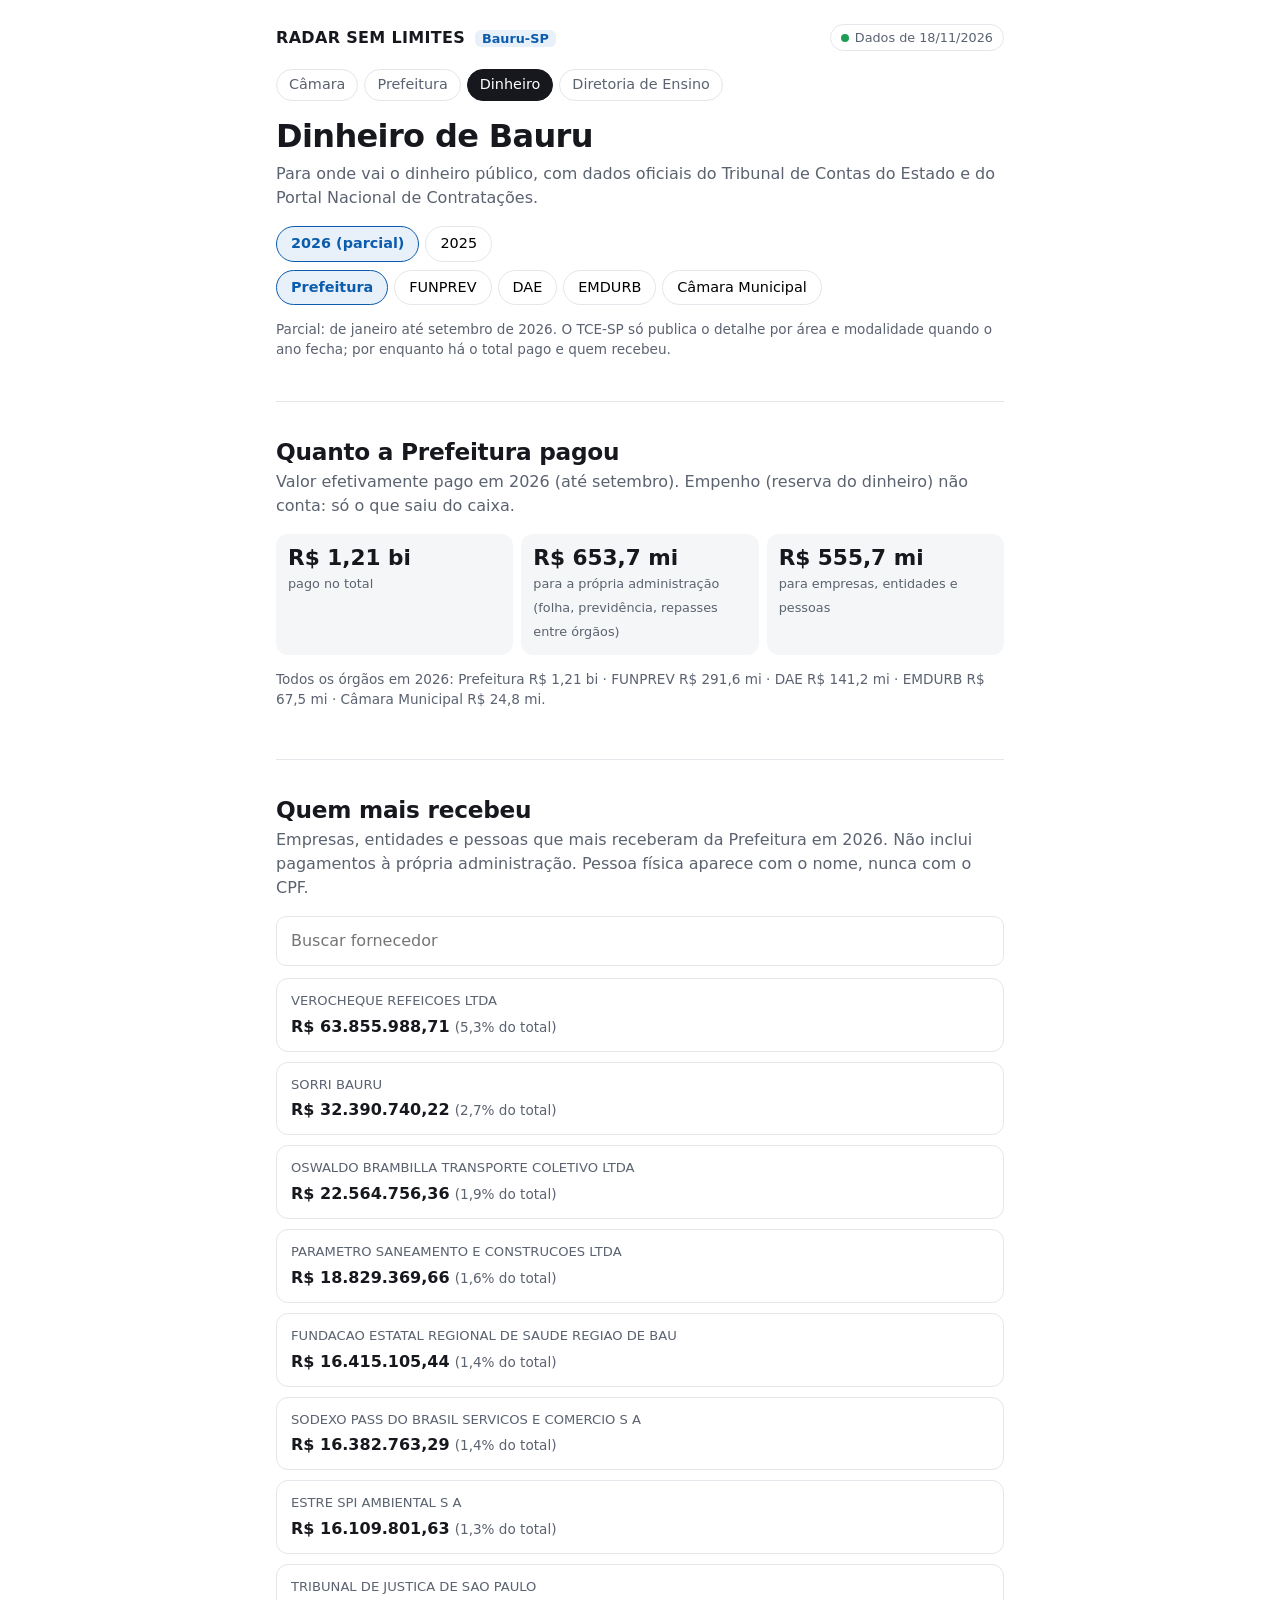
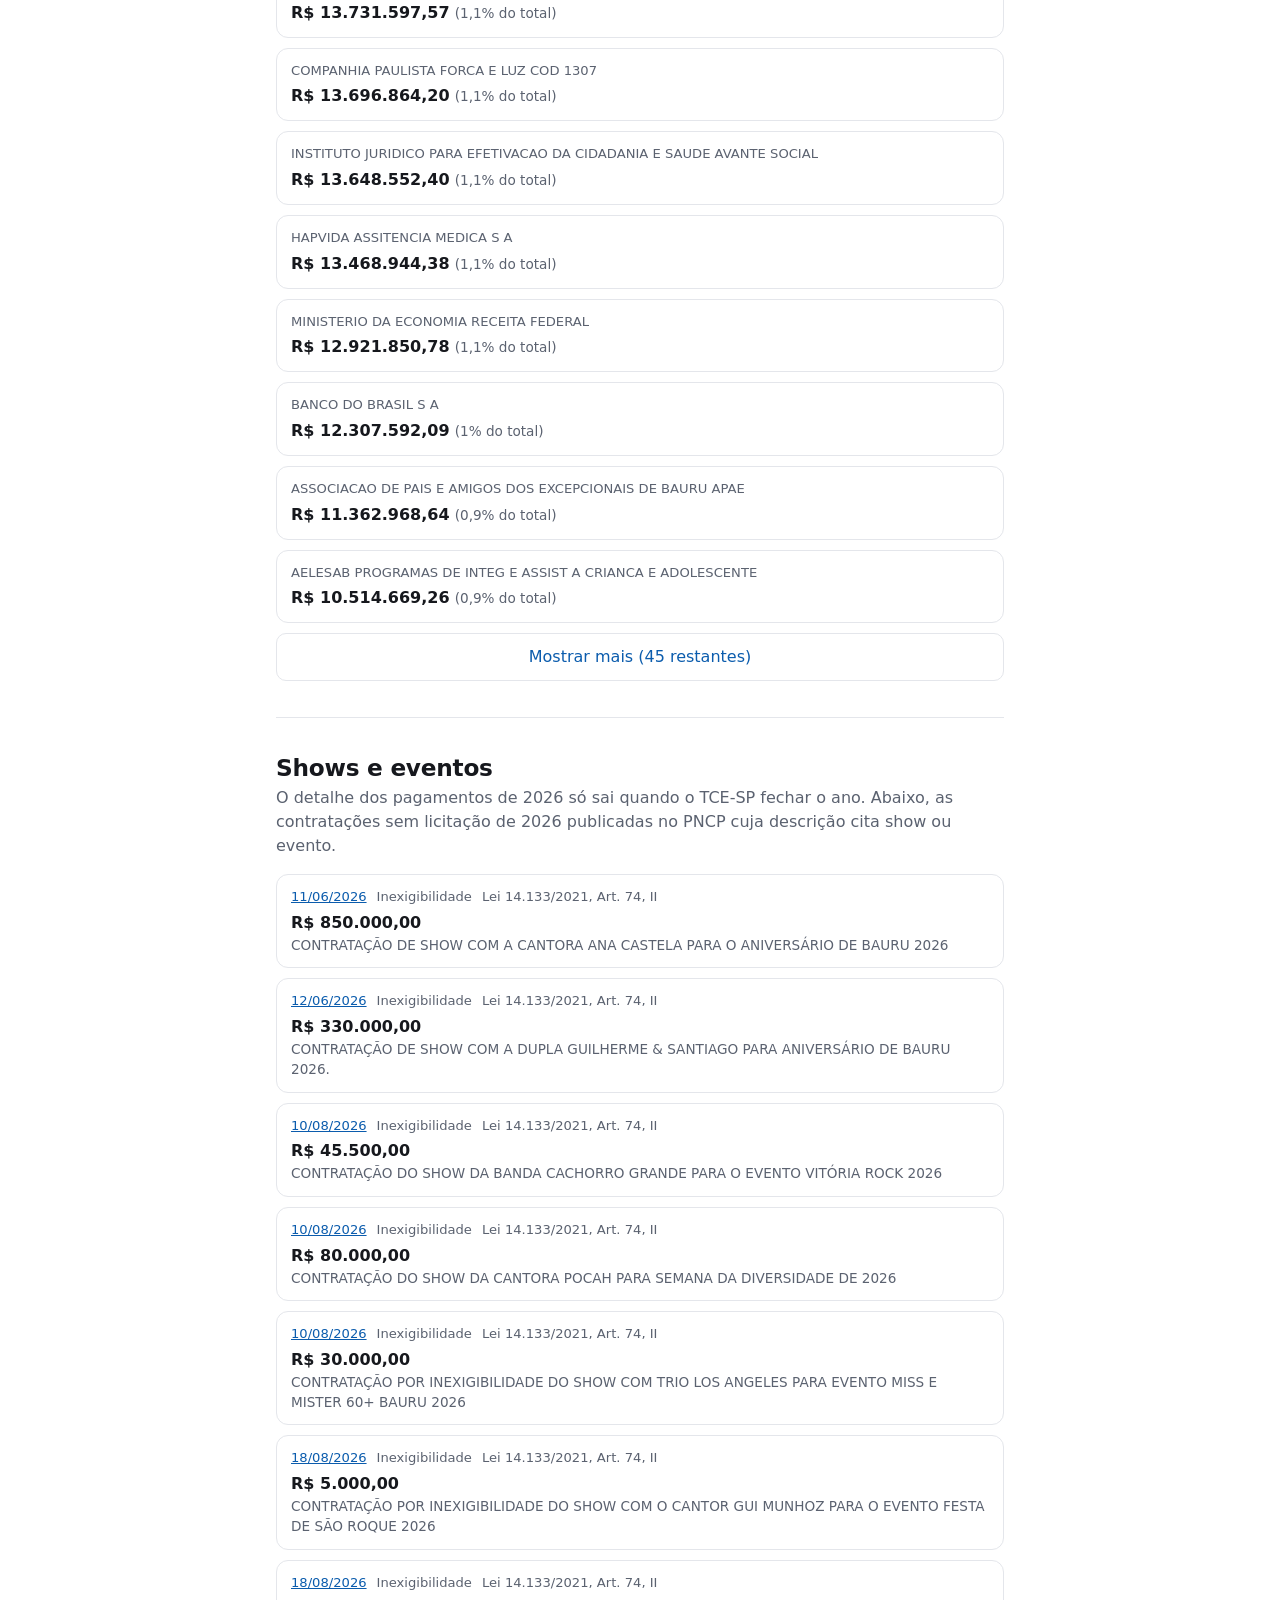
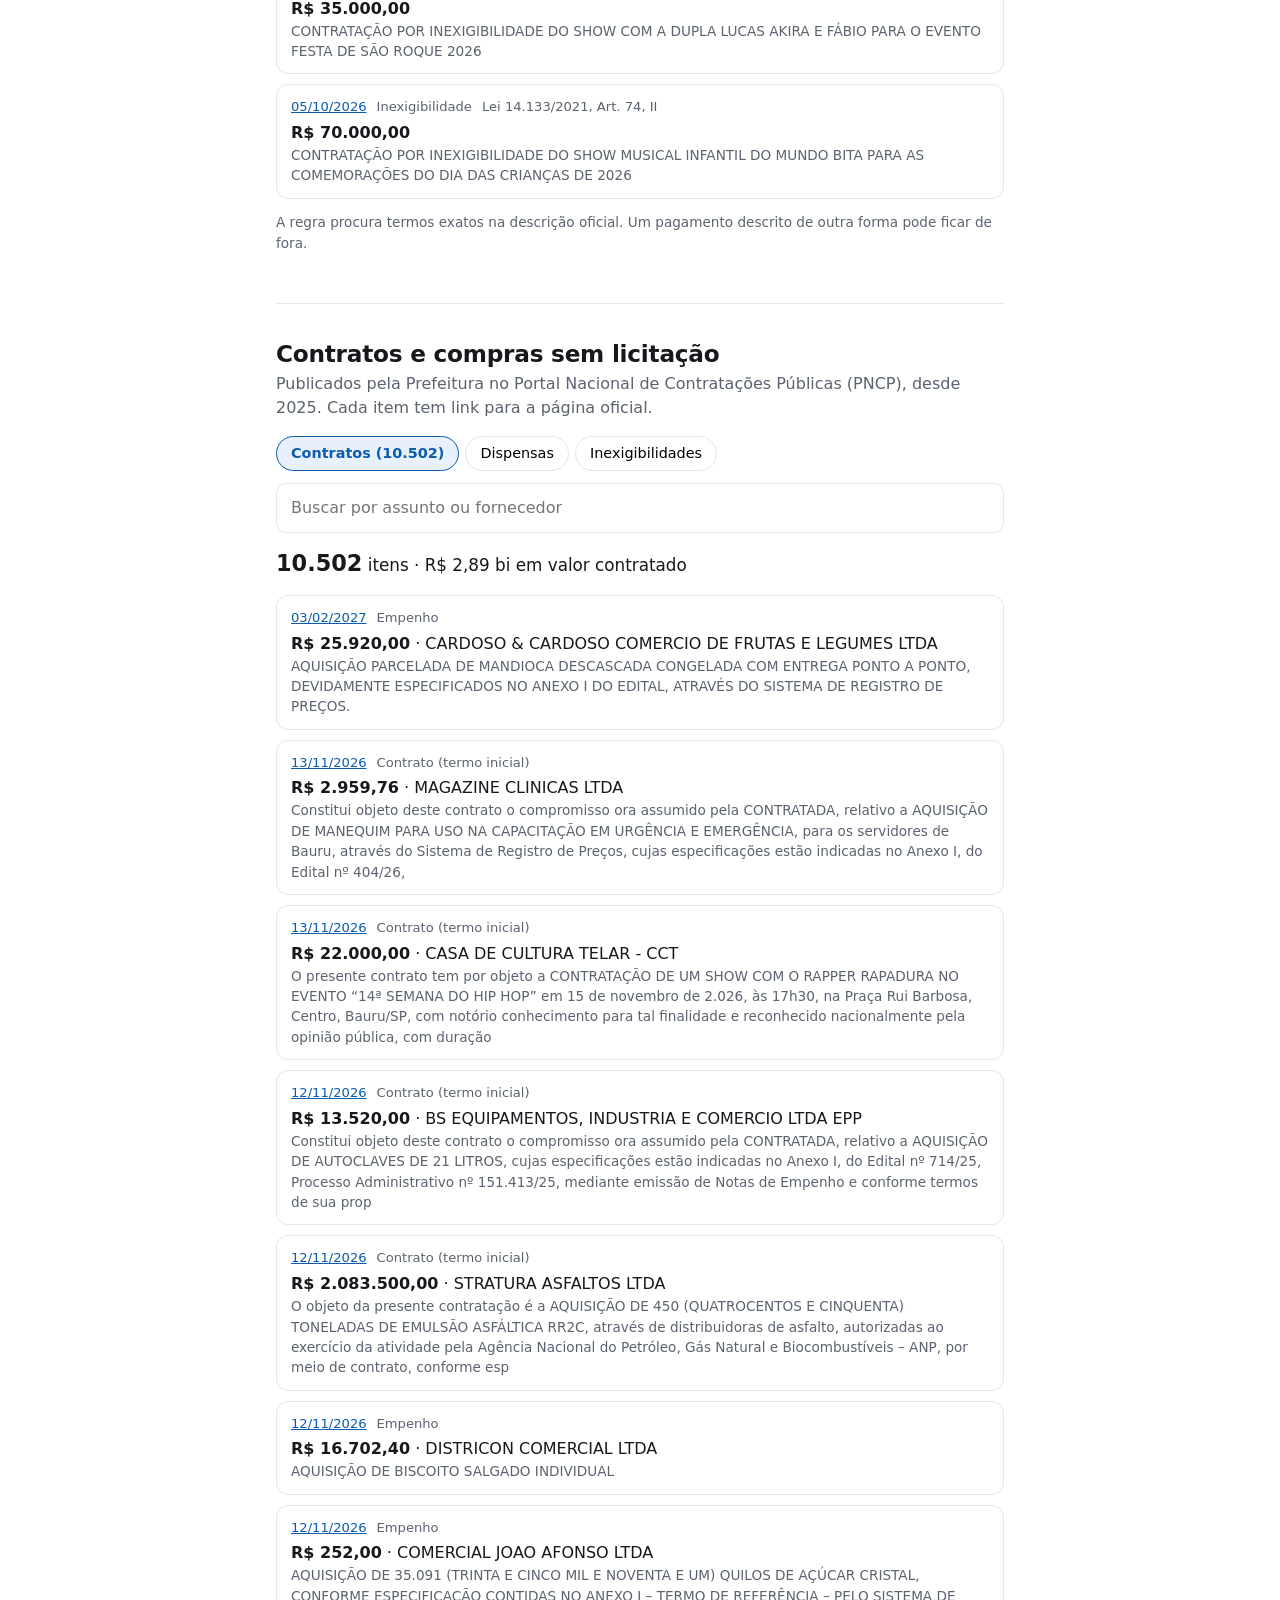
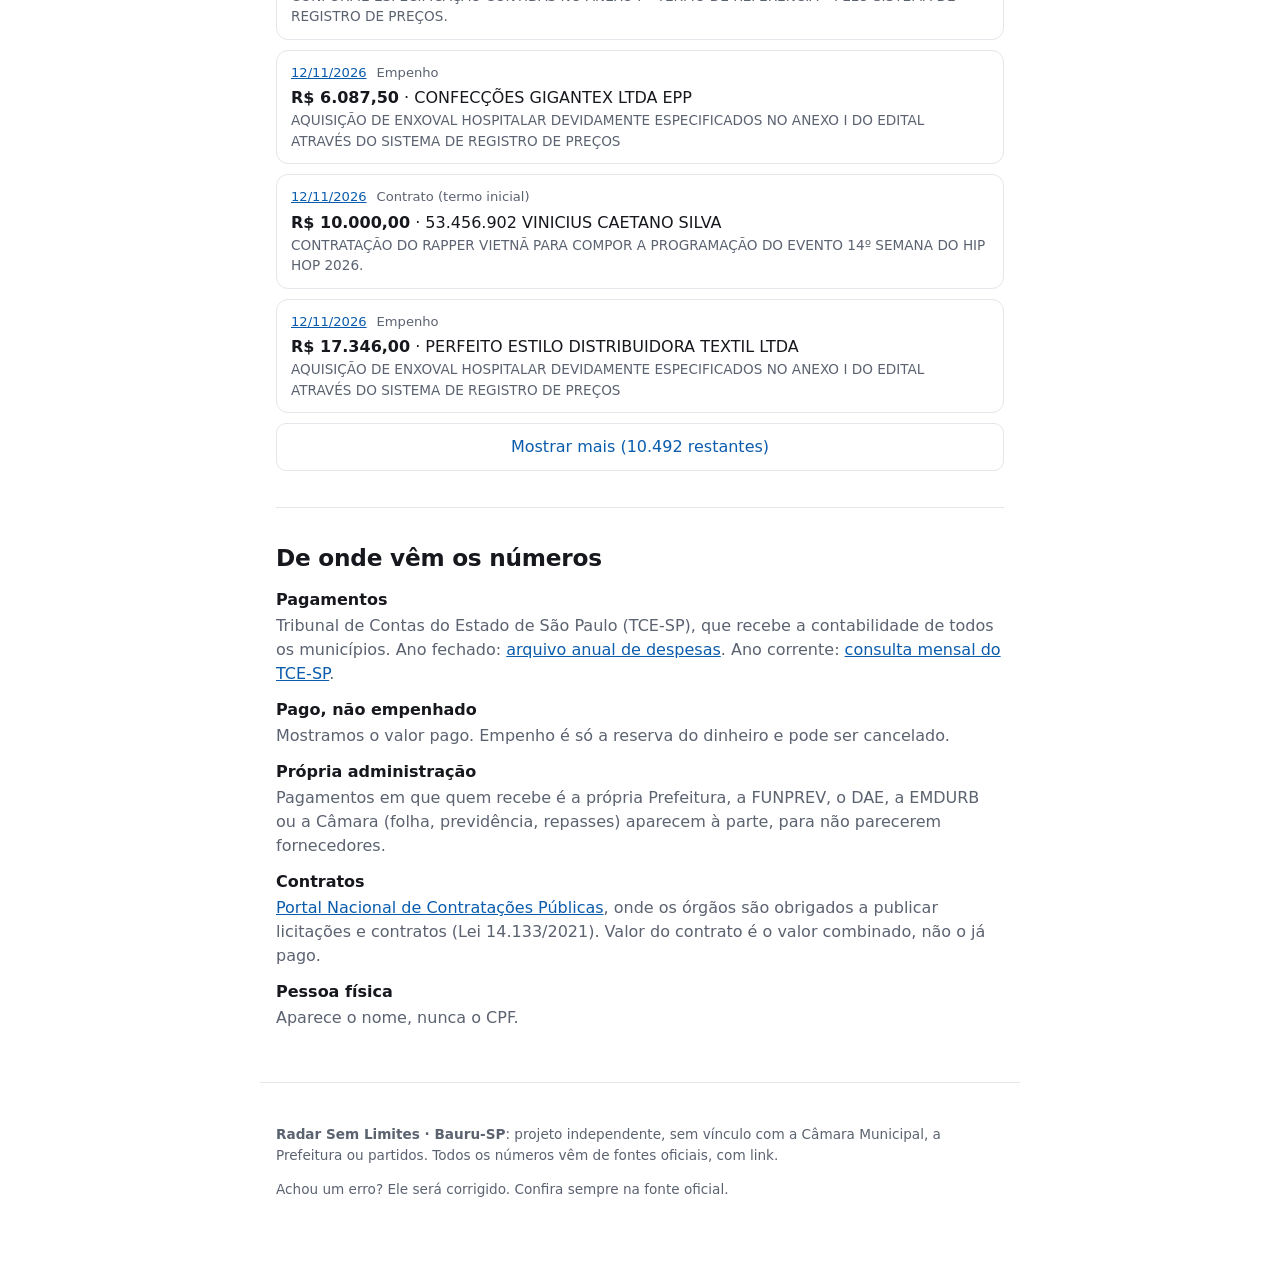
==== site/dinheiro.html @ 5404c4b9 "Primeira versao do Radar Sem Limites" ====
<!doctype html>
<html lang="pt-BR">
<head>
<meta charset="utf-8">
<meta name="viewport" content="width=device-width, initial-scale=1">
<title>Radar Sem Limites · Bauru-SP · Dinheiro</title>
<meta name="description" content="Para onde vai o dinheiro público de Bauru, só com dados oficiais do Tribunal de Contas e do Portal Nacional de Contratações.">
<link rel="stylesheet" href="estilo.css">
</head>
<body>
<header>
  <div class="topo">
    <span class="marca">RADAR SEM LIMITES <span class="cidade">Bauru-SP</span></span>
    <span class="vivo" id="vivo"><i></i><span>carregando…</span></span>
  </div>
  <nav class="menu"><a href="index.html">Câmara</a><a href="prefeitura.html">Prefeitura</a><a href="dinheiro.html" aria-current="page">Dinheiro</a><a href="diretoria.html">Diretoria de Ensino</a></nav>
  <h1>Dinheiro de Bauru</h1>
  <p class="sub" style="margin-top:8px">Para onde vai o dinheiro público, com dados oficiais do Tribunal de Contas do Estado e do Portal Nacional de Contratações.</p>
  <div class="abas" id="abaAno" role="group" aria-label="Ano"></div>
  <div class="abas" id="abaOrgao" role="group" aria-label="Órgão"></div>
  <p class="pequeno" id="avisoAno"></p>
</header>

<main id="app"><noscript><p>Este site precisa de JavaScript para mostrar os dados.</p></noscript></main>

<footer>
  <p><b>Radar Sem Limites · Bauru-SP</b>: projeto independente, sem vínculo com a Câmara Municipal, a Prefeitura ou partidos.
  Todos os números vêm de fontes oficiais, com link.</p>
  <p>Achou um erro? Ele será corrigido. Confira sempre na fonte oficial.</p>
</footer>

<script src="dinheiro.js"></script>
<script>
(function () {
  "use strict";
  var D = window.DINHEIRO, app = document.getElementById("app");
  if (!D) {
    app.innerHTML = '<section><p class="vazio">Os dados ainda não foram gerados. Rode <code>python coleta_gastos.py</code> e <code>python gerar_dinheiro.py</code>.</p></section>';
    return;
  }
  var MESES = ["", "janeiro", "fevereiro", "março", "abril", "maio", "junho", "julho", "agosto", "setembro", "outubro", "novembro", "dezembro"];
  var NOMES_EVENTO = D.grupos_evento;
  function esc(s) { return String(s == null ? "" : s).replace(/[&<>"']/g, function (c) { return { "&": "&amp;", "<": "&lt;", ">": "&gt;", '"': "&quot;", "'": "&#39;" }[c]; }); }
  function norm(s) { return String(s || "").normalize("NFD").replace(/[̀-ͯ]/g, "").toLowerCase(); }
  function br(d) { if (!d) return "—"; if (d.indexOf("/") > 0) return d; var p = d.split("-"); return p[2] + "/" + p[1] + "/" + p[0]; }
  function reais(v) {
    var a = Math.abs(v);
    if (a >= 1e9) return "R$ " + (v / 1e9).toLocaleString("pt-BR", { maximumFractionDigits: 2 }) + " bi";
    if (a >= 1e6) return "R$ " + (v / 1e6).toLocaleString("pt-BR", { maximumFractionDigits: 1 }) + " mi";
    if (a >= 1e4) return "R$ " + Math.round(v / 1e3).toLocaleString("pt-BR") + " mil";
    return v.toLocaleString("pt-BR", { style: "currency", currency: "BRL" });
  }
  function reaisExato(v) { return Number(v).toLocaleString("pt-BR", { style: "currency", currency: "BRL" }); }
  function barras(itens, total) {
    var max = itens.length ? itens[0][1] : 1;
    return '<ul class="barras">' + itens.map(function (it) {
      var pct = total ? Math.round(1000 * it[1] / total) / 10 : 0;
      return '<li title="' + esc(it[0]) + ": " + reaisExato(it[1]) + " (" + pct.toLocaleString("pt-BR") + '% do total)"><span class="rotulo">' + esc(it[0]) +
        '</span><span class="valor">' + reais(it[1]) + '</span><span class="trilho"><i style="width:' + Math.max(0.5, 100 * it[1] / max) + '%"></i></span></li>';
    }).join("") + "</ul>";
  }
  function paginada(el, itens, render, passo) {
    var mostrados = 0, ul = document.createElement("ul"), btn = document.createElement("button");
    ul.className = "lista"; btn.className = "mais"; btn.type = "button";
    el.innerHTML = "";
    if (!itens.length) { el.innerHTML = '<p class="vazio">Nada encontrado.</p>'; return; }
    el.appendChild(ul); el.appendChild(btn);
    function mais() {
      ul.insertAdjacentHTML("beforeend", itens.slice(mostrados, mostrados + passo).map(render).join(""));
      mostrados += passo; btn.hidden = mostrados >= itens.length;
      btn.textContent = "Mostrar mais (" + (itens.length - mostrados).toLocaleString("pt-BR") + " restantes)";
    }
    btn.onclick = mais; mais();
  }
  function fornecedor(nome, pf) { return esc(nome) + (pf ? '<span class="tag">pessoa física</span>' : ""); }

  var anos = Object.keys(D.anos).sort().reverse();
  var estado = { ano: anos[0], orgao: "Prefeitura" };
  document.querySelector("#vivo span").textContent = "Dados de " + br(D.gerado_em.slice(0, 10));

  function botoes(el, valores, rotulo, chave) {
    el.innerHTML = valores.map(function (v) { return '<button type="button" data-v="' + esc(v) + '" aria-pressed="' + (estado[chave] === v) + '">' + esc(rotulo(v)) + "</button>"; }).join("");
    el.onclick = function (e) {
      var b = e.target.closest("button"); if (!b) return;
      estado[chave] = b.getAttribute("data-v"); desenhar();
    };
  }

  function desenhar() {
    var A = D.anos[estado.ano];
    var orgaos = Object.keys(A.orgaos);
    if (orgaos.indexOf(estado.orgao) < 0) estado.orgao = orgaos[0];
    botoes(document.getElementById("abaAno"), anos, function (a) { return D.anos[a].completo ? a : a + " (parcial)"; }, "ano");
    botoes(document.getElementById("abaOrgao"), orgaos, function (o) { return o; }, "orgao");
    document.getElementById("avisoAno").innerHTML = A.completo
      ? "Ano completo, com o detalhe de cada pagamento (arquivo anual do TCE-SP)."
      : "Parcial: de janeiro até " + MESES[A.ate_mes] + " de " + estado.ano + ". O TCE-SP só publica o detalhe por área e modalidade quando o ano fecha; por enquanto há o total pago e quem recebeu.";

    var O = estado.orgao, total = A.orgaos[O] || 0, interno = (A.interno || {})[O] || 0;
    var forn = (A.fornecedores || {})[O] || [];
    var h = "";

    h += '<section id="total"><h2>Quanto ' + (O === "Prefeitura" ? "a Prefeitura" : esc(O)) + " pagou</h2>" +
      '<p class="sub">Valor efetivamente pago em ' + esc(estado.ano) + (A.completo ? "" : " (até " + MESES[A.ate_mes] + ")") + ". Empenho (reserva do dinheiro) não conta: só o que saiu do caixa.</p>" +
      '<div class="tiles"><div class="tile"><b>' + reais(total) + "</b><span>pago no total</span></div>" +
      '<div class="tile"><b>' + reais(interno) + "</b><span>para a própria administração (folha, previdência, repasses entre órgãos)</span></div>" +
      '<div class="tile"><b>' + reais(total - interno) + "</b><span>para empresas, entidades e pessoas</span></div></div>" +
      '<p class="pequeno">Todos os órgãos em ' + esc(estado.ano) + ": " + orgaos.map(function (o) { return esc(o) + " " + reais(A.orgaos[o]); }).join(" · ") + ".</p></section>";

    if (A.areas && A.areas[O]) {
      h += '<section id="areas"><h2>Para onde vai o dinheiro</h2><p class="sub">Por área de governo, a classificação oficial do orçamento. Área não é o mesmo que secretaria: uma secretaria pode gastar em mais de uma área.</p>' +
        barras(A.areas[O].slice(0, 12), total) + "</section>";
    }
    if (A.modalidades && A.modalidades[O]) {
      h += '<section id="modalidades"><h2>Como comprou</h2><p class="sub">Pagamentos por forma de contratação. O que não passa por licitação por natureza (o TCE-SP marca como "Outros/não aplicável") aparece aberto pelo tipo de despesa: salários, previdência, repasses a entidades, dívida, contas de consumo etc. A separação usa o código oficial da natureza da despesa. Terceirização e contas de consumo aparecem como "modalidade não informada": elas podem vir de contratos licitados, e o TCE-SP só não registrou a forma.</p>' +
        barras(A.modalidades[O], total) +
        '<p class="pequeno"><b>Dispensa</b> e <b>inexigível</b> são compras sem disputa entre fornecedores, permitidas pela lei em casos específicos (valor baixo, emergência, fornecedor único, artista consagrado).</p></section>';
    }

    h += '<section id="fornecedores"><h2>Quem mais recebeu</h2><p class="sub">Empresas, entidades e pessoas que mais receberam ' + (O === "Prefeitura" ? "da Prefeitura" : "de " + esc(O)) + " em " + esc(estado.ano) +
      '. Não inclui pagamentos à própria administração. Pessoa física aparece com o nome, nunca com o CPF.</p>' +
      '<input class="busca" id="qForn" type="search" placeholder="Buscar fornecedor" autocomplete="off"><div id="listaForn" style="margin-top:12px"></div></section>';

    h += '<section id="eventos"><h2>Shows e eventos</h2>';
    var ev = (A.eventos || []).filter(function (e) { return e.orgao === O; });
    if (A.eventos) {
      var soma = {}; ev.forEach(function (e) { soma[e.grupo] = (soma[e.grupo] || 0) + e.valor; });
      h += '<p class="sub">Pagamentos de ' + esc(estado.ano) + " cuja descrição oficial cita apresentação artística, show, carnaval ou estrutura de evento (palco, som, tendas, banheiros).</p>" +
        '<div class="tiles">' + Object.keys(NOMES_EVENTO).map(function (g) { return '<div class="tile"><b>' + reais(soma[g] || 0) + "</b><span>" + esc(NOMES_EVENTO[g]) + "</span></div>"; }).join("") + "</div>" +
        '<div id="listaEventos"></div>';
    } else {
      h += '<p class="sub">O detalhe dos pagamentos de ' + esc(estado.ano) + " só sai quando o TCE-SP fechar o ano. Abaixo, as contratações sem licitação de " + esc(estado.ano) + " publicadas no PNCP cuja descrição cita show ou evento.</p><div id=\"listaEventos\"></div>";
    }
    h += '<p class="pequeno">A regra procura termos exatos na descrição oficial. Um pagamento descrito de outra forma pode ficar de fora.</p></section>';

    h += '<section id="contratos"><h2>Contratos e compras sem licitação</h2><p class="sub">Publicados pela Prefeitura no Portal Nacional de Contratações Públicas (PNCP), desde 2025. Cada item tem link para a página oficial.</p>' +
      '<div class="abas" id="abaContr"><button type="button" data-v="contratos" aria-pressed="true">Contratos (' + D.contratos.length.toLocaleString("pt-BR") + ")</button>" +
      '<button type="button" data-v="Dispensa" aria-pressed="false">Dispensas</button><button type="button" data-v="Inexigibilidade" aria-pressed="false">Inexigibilidades</button></div>' +
      '<input class="busca" id="qContr" type="search" placeholder="Buscar por assunto ou fornecedor" autocomplete="off" style="margin-top:8px">' +
      '<div class="destaque" id="resContr"></div><div id="listaContr"></div></section>';

    h += '<section id="fontes" class="transp"><h2>De onde vêm os números</h2><dl>' +
      '<dt>Pagamentos</dt><dd>Tribunal de Contas do Estado de São Paulo (TCE-SP), que recebe a contabilidade de todos os municípios. Ano fechado: <a href="' + D.fontes.tce_anual + '" target="_blank" rel="noopener">arquivo anual de despesas</a>. Ano corrente: <a href="' + D.fontes.tce_api + '" target="_blank" rel="noopener">consulta mensal do TCE-SP</a>.</dd>' +
      "<dt>Pago, não empenhado</dt><dd>Mostramos o valor pago. Empenho é só a reserva do dinheiro e pode ser cancelado.</dd>" +
      "<dt>Própria administração</dt><dd>Pagamentos em que quem recebe é a própria Prefeitura, a FUNPREV, o DAE, a EMDURB ou a Câmara (folha, previdência, repasses) aparecem à parte, para não parecerem fornecedores.</dd>" +
      '<dt>Contratos</dt><dd><a href="' + D.fontes.pncp + '" target="_blank" rel="noopener">Portal Nacional de Contratações Públicas</a>, onde os órgãos são obrigados a publicar licitações e contratos (Lei 14.133/2021). Valor do contrato é o valor combinado, não o já pago.</dd>' +
      "<dt>Pessoa física</dt><dd>Aparece o nome, nunca o CPF.</dd>" +
      "</dl></section>";

    app.innerHTML = h;

    var qF = document.getElementById("qForn");
    function filtrarForn() {
      var q = norm(qF.value);
      paginada(document.getElementById("listaForn"), forn.filter(function (f) { return !q || norm(f.nome).indexOf(q) >= 0; }), function (f) {
        return '<li class="item"><div class="meta"><span>' + fornecedor(f.nome, f.pf) + '</span></div><p><b class="num">' + reaisExato(f.pago) + "</b> <span class=\"pequeno\">(" + (Math.round(1000 * f.pago / Math.max(total, 1)) / 10).toLocaleString("pt-BR") + "% do total)</span></p></li>";
      }, 15);
    }
    qF.addEventListener("input", filtrarForn); filtrarForn();

    if (A.eventos) {
      paginada(document.getElementById("listaEventos"), ev, function (e) {
        return '<li class="item"><div class="meta"><span>' + br(e.data) + "</span><span>" + esc(NOMES_EVENTO[e.grupo]) + "</span><span>" + esc(e.modalidade) + "</span></div><p><b class=\"num\">" + reaisExato(e.valor) + "</b> · " + fornecedor(e.fornecedor, e.pf) + "</p><p class=\"pequeno\">" + esc(e.historico) + "</p></li>";
      }, 8);
    } else {
      var evp = D.eventos_pncp.filter(function (e) { return e.data.slice(0, 4) === estado.ano; });
      paginada(document.getElementById("listaEventos"), evp, itemDireta, 8);
    }

    var tipoContr = "contratos";
    document.getElementById("abaContr").onclick = function (e) {
      var b = e.target.closest("button"); if (!b) return;
      tipoContr = b.getAttribute("data-v");
      [].forEach.call(this.querySelectorAll("button"), function (x) { x.setAttribute("aria-pressed", x === b); });
      filtrarContr();
    };
    var qC = document.getElementById("qContr");
    function filtrarContr() {
      var q = norm(qC.value);
      var base = tipoContr === "contratos" ? D.contratos : D.diretas.filter(function (d) { return d.modalidade === tipoContr; });
      var lista = base.filter(function (c) { return !q || norm(c.objeto + " " + (c.fornecedor || "")).indexOf(q) >= 0; });
      if (!base.length) {
        document.getElementById("resContr").innerHTML = "";
        document.getElementById("listaContr").innerHTML = '<p class="vazio">Os dados do PNCP ainda não foram coletados nesta versão. Rode <code>python coleta_gastos.py</code>.</p>';
        return;
      }
      var soma = lista.reduce(function (s, c) { return s + (c.valor || 0); }, 0);
      document.getElementById("resContr").innerHTML = "<b class=\"num\">" + lista.length.toLocaleString("pt-BR") + "</b> itens · " + reais(soma) + " em valor " + (tipoContr === "contratos" ? "contratado" : "estimado ou homologado");
      paginada(document.getElementById("listaContr"), lista, tipoContr === "contratos" ? itemContrato : itemDireta, 10);
    }
    var tC; qC.addEventListener("input", function () { clearTimeout(tC); tC = setTimeout(filtrarContr, 200); });
    filtrarContr();
  }
  function itemContrato(c) {
    return '<li class="item"><div class="meta"><a href="' + esc(c.link) + '" target="_blank" rel="noopener">' + br(c.data) + "</a><span>" + esc(c.tipo) + "</span></div><p><b class=\"num\">" + reaisExato(c.valor) + "</b> · " + fornecedor(c.fornecedor, c.pf) + "</p><p class=\"pequeno\">" + esc(c.objeto) + "</p></li>";
  }
  function itemDireta(c) {
    return '<li class="item"><div class="meta"><a href="' + esc(c.link) + '" target="_blank" rel="noopener">' + br(c.data) + "</a><span>" + esc(c.modalidade) + "</span><span>" + esc(c.amparo) + "</span></div><p><b class=\"num\">" + reaisExato(c.valor) + "</b></p><p class=\"pequeno\">" + esc(c.objeto) + "</p></li>";
  }
  desenhar();
})();
</script>
</body>
</html>
---- site/estilo.css ----
:root {
    --bg: #ffffff; --tinta: #16181d; --suave: #5b6270; --linha: #e4e6eb;
    --fundo2: #f5f6f8; --acento: #0b5cad; --acento2: #e8f0fa; --alerta: #b4232c;
    /* paleta categórica de referência, ordem fixa validada para daltonismo */
    --g-bairro: #2a78d6; --g-cobranca: #eb6834; --g-lei: #1baf7a; --g-audiencia: #eda100;
    --g-utilidade: #e87ba4; --g-homenagem: #008300; --g-outros: #6250d6;
    --barra: #2a78d6;
  }
  * { box-sizing: border-box; }
  html { -webkit-text-size-adjust: 100%; }
  body { margin: 0; background: var(--bg); color: var(--tinta);
    font: 16px/1.5 system-ui, -apple-system, "Segoe UI", Roboto, sans-serif; }
  html, body { overflow-x: hidden; }
  body { overflow-wrap: anywhere; }
  input, select { max-width: 100%; min-width: 0; }
  .controles > * { min-width: 0; }
  main, header, footer { max-width: 760px; margin: 0 auto; padding: 0 16px; }
  a { color: var(--acento); }
  h1 { font-size: 2rem; line-height: 1.1; margin: 0; letter-spacing: -0.02em; }
  h2 { font-size: 1.45rem; line-height: 1.2; margin: 0 0 4px; letter-spacing: -0.01em; }
  h3 { font-size: 1.05rem; margin: 0; }
  section { padding: 36px 0; border-top: 1px solid var(--linha); }
  .sub { color: var(--suave); margin: 0 0 16px; }
  .pequeno { font-size: .85rem; color: var(--suave); }
  .num { font-variant-numeric: tabular-nums; }

  header { padding-top: 24px; padding-bottom: 28px; }
  .topo { display: flex; justify-content: space-between; align-items: center; gap: 12px; margin-bottom: 18px; }
  .marca { font-weight: 700; letter-spacing: .02em; }
  .vivo { display: inline-flex; align-items: center; gap: 6px; font-size: .8rem; color: var(--suave);
    border: 1px solid var(--linha); border-radius: 999px; padding: 3px 10px; white-space: nowrap; }
  .vivo i { width: 8px; height: 8px; border-radius: 50%; background: #1f9d55; animation: pulso 2s infinite; }
  @keyframes pulso { 50% { opacity: .3; } }
  @media (prefers-reduced-motion: reduce) { .vivo i { animation: none; } }

  .salario { margin-top: 20px; background: var(--fundo2); border-radius: 14px; padding: 16px; }
  .salario .valor { font-size: 1.9rem; font-weight: 700; letter-spacing: -0.02em; }

  .busca { width: 100%; font: inherit; padding: 12px 14px; border: 1.5px solid var(--linha);
    border-radius: 10px; background: #fff; }
  .busca:focus { outline: none; border-color: var(--acento); }
  .controles { display: grid; gap: 8px; grid-template-columns: 1fr; margin-bottom: 16px; }
  @media (min-width: 560px) { .controles { grid-template-columns: 2fr 1fr 1.4fr; } }
  select { font: inherit; padding: 11px 10px; border: 1.5px solid var(--linha); border-radius: 10px; background: #fff; }

  .destaque { font-size: 1.05rem; margin: 14px 0; }
  .destaque b { font-size: 1.4rem; }
  .lista { list-style: none; padding: 0; margin: 0; }
  .item { border: 1px solid var(--linha); border-radius: 12px; padding: 12px 14px; margin-bottom: 10px; }
  .item .meta { font-size: .82rem; color: var(--suave); display: flex; flex-wrap: wrap; gap: 4px 10px; margin-bottom: 4px; }
  .item p { margin: 0; }
  .chip { display: inline-block; font-size: .78rem; background: var(--fundo2); border-radius: 999px; padding: 1px 9px; margin: 6px 4px 0 0; }
  .mais { font: inherit; width: 100%; padding: 11px; border-radius: 10px; border: 1.5px solid var(--linha);
    background: #fff; color: var(--acento); cursor: pointer; }
  .aviso { background: #fff7e6; border-left: 3px solid var(--g-homenagem); padding: 10px 12px; border-radius: 6px; font-size: .9rem; margin: 12px 0; }

  .barra { display: flex; height: 26px; border-radius: 8px; overflow: hidden; margin: 14px 0 10px; background: var(--fundo2); }
  .barra span { display: block; height: 100%; border-right: 2px solid var(--bg); }
  .barra span:last-child { border-right: 0; }
  .legenda { display: grid; gap: 6px; }
  .legenda div { display: flex; align-items: center; gap: 8px; }
  .legenda i { width: 12px; height: 12px; border-radius: 3px; flex: none; }
  .legenda .num { margin-left: auto; font-weight: 600; }

  .vereador { border: 1px solid var(--linha); border-radius: 14px; padding: 14px; margin-bottom: 12px; }
  .vereador header { padding: 0; max-width: none; display: flex; justify-content: space-between; gap: 10px; align-items: baseline; }
  .partido { font-size: .8rem; font-weight: 600; background: var(--acento2); color: var(--acento); border-radius: 6px; padding: 1px 7px; white-space: nowrap; }
  .numeros { display: grid; grid-template-columns: repeat(3, 1fr); gap: 8px; margin: 12px 0 8px; }
  .numeros div { background: var(--fundo2); border-radius: 10px; padding: 8px; }
  .numeros b { display: block; font-size: 1.3rem; line-height: 1.1; }
  .numeros span { font-size: .75rem; color: var(--suave); }
  details summary { cursor: pointer; color: var(--acento); font-size: .9rem; }
  details ul { padding-left: 18px; margin: 8px 0 0; font-size: .9rem; }
  details li { margin-bottom: 6px; }

  .transp dt { font-weight: 600; margin-top: 12px; }
  .transp dd { margin: 2px 0 0; color: var(--suave); }
  footer { padding: 28px 16px 48px; font-size: .85rem; color: var(--suave); border-top: 1px solid var(--linha); }
  .vazio { color: var(--suave); padding: 12px 0; }

  /* menu entre as paginas */
  .menu { display: flex; gap: 6px; flex-wrap: wrap; margin: 0 0 18px; }
  .menu a { text-decoration: none; color: var(--suave); border: 1px solid var(--linha); border-radius: 999px; padding: 4px 12px; font-size: .9rem; }
  .menu a[aria-current="page"] { background: var(--tinta); color: #fff; border-color: var(--tinta); }

  /* barras horizontais de magnitude (uma cor so) */
  .barras { list-style: none; padding: 0; margin: 12px 0 0; }
  .barras li { display: grid; grid-template-columns: 1fr auto; gap: 2px 10px; padding: 6px 0; align-items: baseline; }
  .barras .rotulo { font-size: .92rem; }
  .barras .valor { font-size: .92rem; font-weight: 600; font-variant-numeric: tabular-nums; }
  .barras .trilho { grid-column: 1 / -1; height: 8px; background: var(--fundo2); border-radius: 4px; overflow: hidden; }
  .barras .trilho i { display: block; height: 100%; background: var(--barra); border-radius: 0 4px 4px 0; }
  .barras li:hover .trilho i { filter: brightness(.85); }
  .tiles { display: grid; grid-template-columns: repeat(2, 1fr); gap: 8px; margin: 14px 0; }
  @media (min-width: 560px) { .tiles { grid-template-columns: repeat(3, 1fr); } }
  .tile { background: var(--fundo2); border-radius: 12px; padding: 12px; }
  .tile b { display: block; font-size: 1.35rem; line-height: 1.15; font-variant-numeric: tabular-nums; }
  .tile span { font-size: .8rem; color: var(--suave); }
  .abas { display: flex; gap: 6px; margin: 8px 0 4px; flex-wrap: wrap; }
  .abas button { font: inherit; font-size: .9rem; padding: 6px 14px; border-radius: 999px; border: 1.5px solid var(--linha); background: #fff; cursor: pointer; }
  .abas button[aria-pressed="true"] { border-color: var(--acento); background: var(--acento2); color: var(--acento); font-weight: 600; }
  .tag { font-size: .72rem; font-weight: 600; border-radius: 4px; padding: 0 5px; background: var(--fundo2); color: var(--suave); margin-left: 4px; }

  /* crachas (vereadores, Prefeita, secretarios) */
  .grade { display: grid; grid-template-columns: 1fr; gap: 16px; }
  @media (min-width: 700px) { .grade { grid-template-columns: 1fr 1fr; } }
  .cracha { border: 1px solid var(--linha); border-radius: 18px; overflow: hidden; background: #fff; min-width: 0;
    box-shadow: 0 1px 2px rgba(16,24,40,.05); display: flex; flex-direction: column; }
  .cracha .faixa { background: var(--acento2); padding: 14px 16px; }
  .cracha .id { display: grid; grid-template-columns: 68px 1fr; gap: 14px; align-items: center; }
  .foto { width: 68px; height: 68px; border-radius: 50%; object-fit: cover; background: #fff; color: var(--acento);
    display: flex; align-items: center; justify-content: center; font-weight: 800; font-size: 1.35rem;
    box-shadow: 0 0 0 3px #fff, 0 0 0 4.5px var(--acento); }
  .cracha h3 { font-size: 1.2rem; line-height: 1.15; }
  .cracha .cargo { font-size: .85rem; color: var(--suave); margin-top: 2px; }
  .pilulas { display: flex; flex-wrap: wrap; gap: 5px; margin-top: 10px; }
  .pilula { font-size: .75rem; font-weight: 700; border-radius: 6px; padding: 1px 8px; background: var(--tinta); color: #fff; }
  .pilula.clara { background: #fff; color: var(--tinta); }
  .cracha .corpo { padding: 14px 16px 16px; display: flex; flex-direction: column; gap: 14px; flex: 1; }
  .cracha .rotulo { font-size: .78rem; font-weight: 700; color: var(--suave); text-transform: uppercase; letter-spacing: .04em; margin: 0 0 6px; }
  .presenca { display: grid; grid-template-columns: 72px 1fr; gap: 12px; align-items: center; }
  .anel { position: relative; width: 72px; height: 72px; }
  .anel b { position: absolute; inset: 0; display: flex; align-items: center; justify-content: center; font-size: 1.05rem; }
  .presenca p { margin: 0; }
  .presenca small { display: block; color: var(--suave); font-size: .82rem; margin-top: 2px; }
  .presenca small b.ruim { color: var(--alerta); }
  .mini { display: grid; grid-template-columns: 1fr 1fr; gap: 8px; }
  .mini div { background: var(--fundo2); border-radius: 10px; padding: 8px 10px; }
  .mini b { display: block; font-size: 1.05rem; line-height: 1.2; font-variant-numeric: tabular-nums; }
  .mini span { font-size: .75rem; color: var(--suave); }
  .pilha { display: flex; height: 10px; border-radius: 5px; overflow: hidden; gap: 2px; background: var(--fundo2); margin-bottom: 6px; }
  .pilha i { display: block; min-width: 3px; }
  .linhas { list-style: none; margin: 0; padding: 0; }
  .linhas li { display: grid; grid-template-columns: 10px 1fr auto; gap: 8px; align-items: center; padding: 4px 2px; font-size: .9rem; }
  .linhas li i { width: 10px; height: 10px; border-radius: 3px; }
  .linhas li b { font-variant-numeric: tabular-nums; }
  .linhas li.zero { color: var(--suave); }
  .votos2 { display: flex; gap: 8px; }
  .votos2 div { flex: 1; border-radius: 10px; padding: 8px 10px; background: #e8f6ef; }
  .votos2 div.n { background: #fdecea; }
  .votos2 b { display: block; font-size: 1.25rem; line-height: 1.1; font-variant-numeric: tabular-nums; }
  .votos2 span { font-size: .78rem; }
  .cracha .pe { margin-top: auto; border-top: 1px solid var(--linha); padding-top: 10px; font-size: .88rem; }
  main.largo { max-width: 1000px; }
  .trilho-s { height: 8px; background: var(--fundo2); border-radius: 4px; overflow: hidden; margin: 8px 0 2px; }
  .trilho-s i { display: block; height: 100%; background: var(--barra); border-radius: 0 4px 4px 0; }
  .cracha .barras li { padding: 3px 0; }
  .cracha[hidden] { display: none; }
  .nome-prog { font-size: .88rem; }
  .marca .cidade { font-weight: 600; letter-spacing: 0; color: var(--acento); background: var(--acento2);
    border-radius: 6px; padding: 1px 7px; margin-left: 4px; font-size: .8rem; white-space: nowrap; }
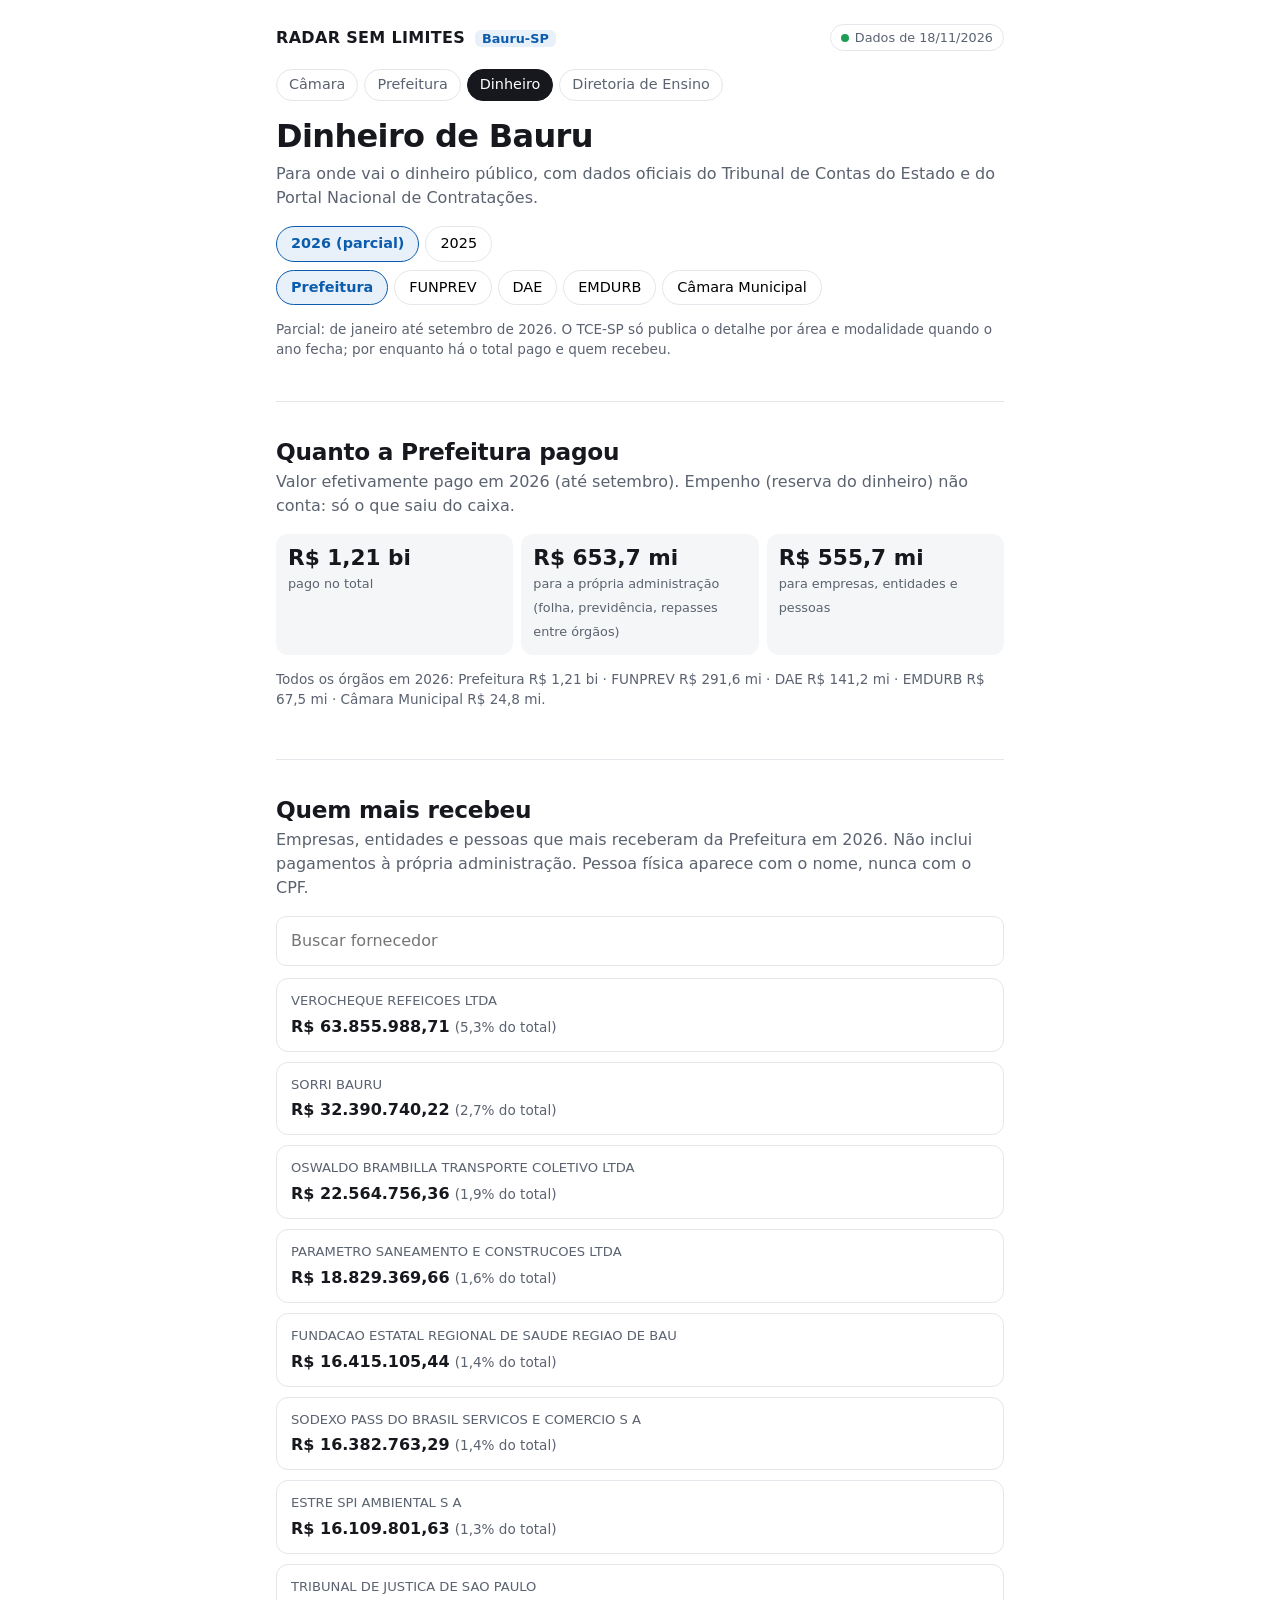
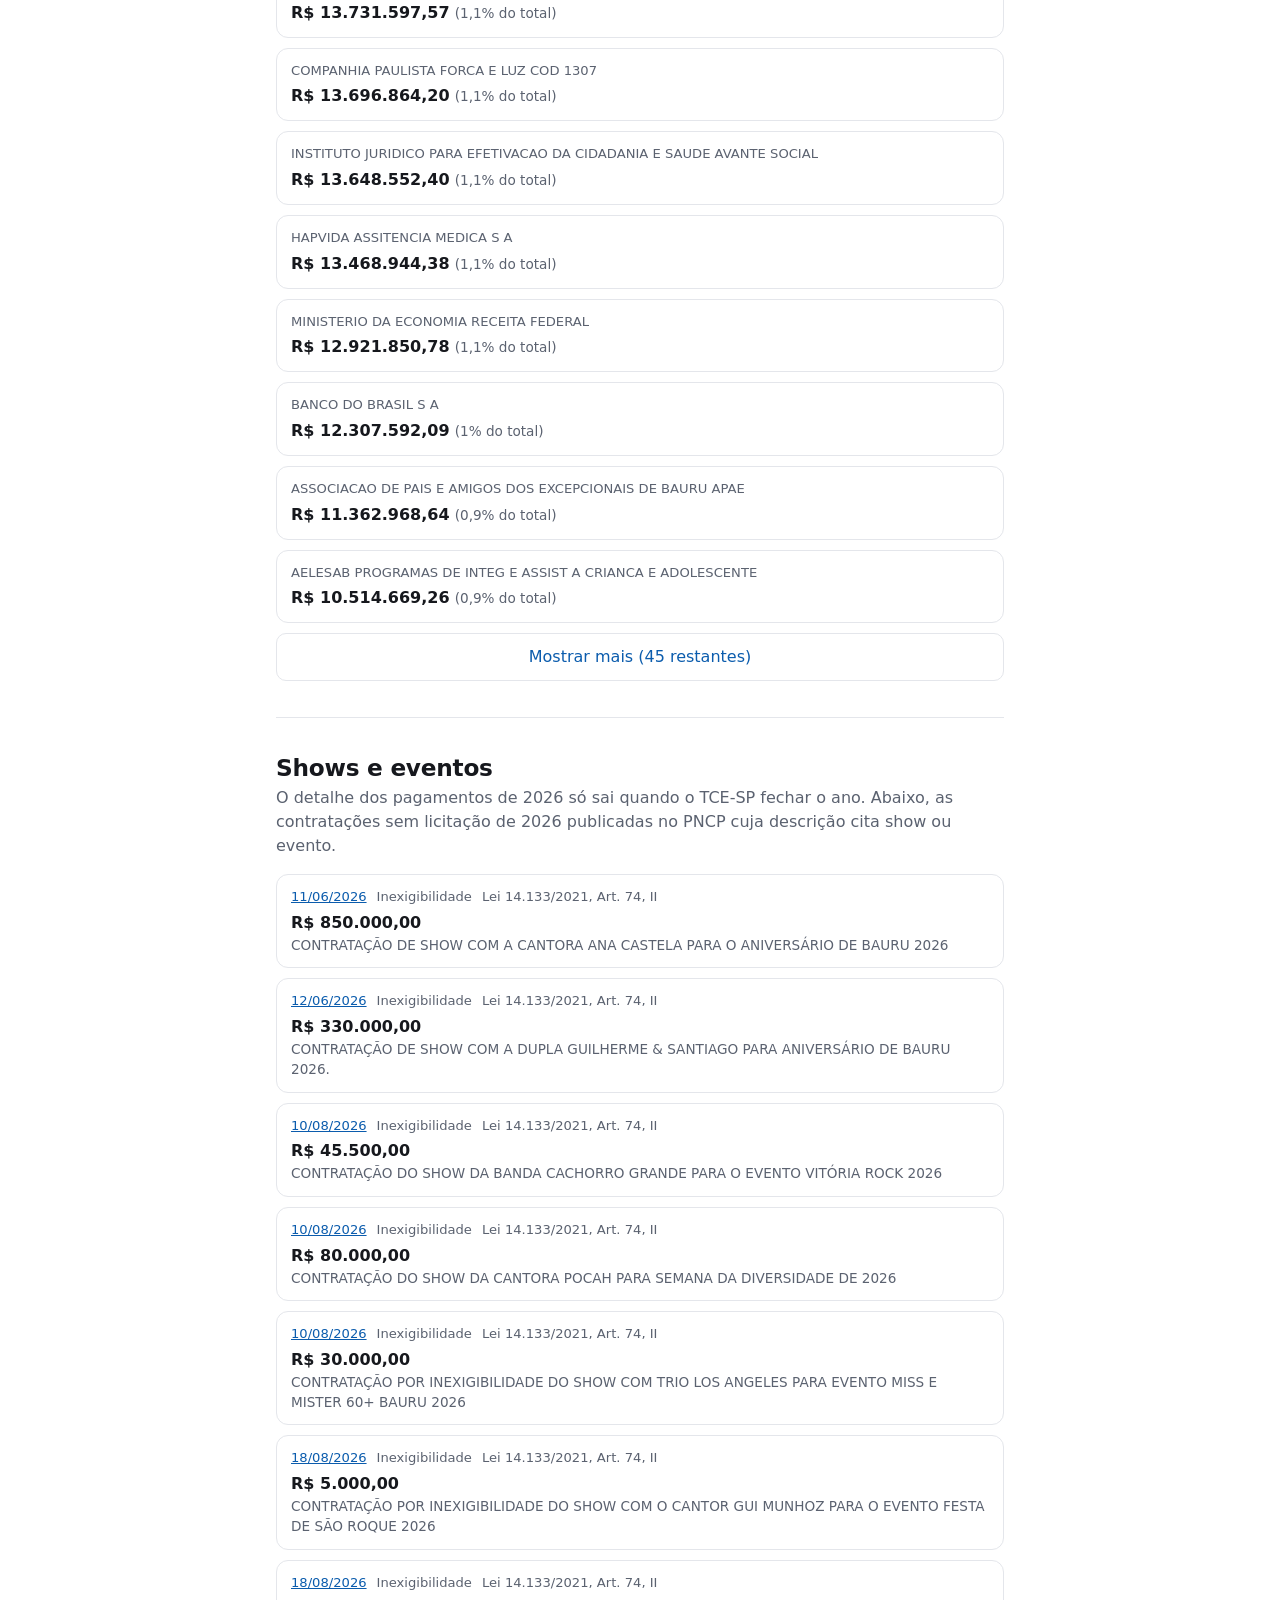
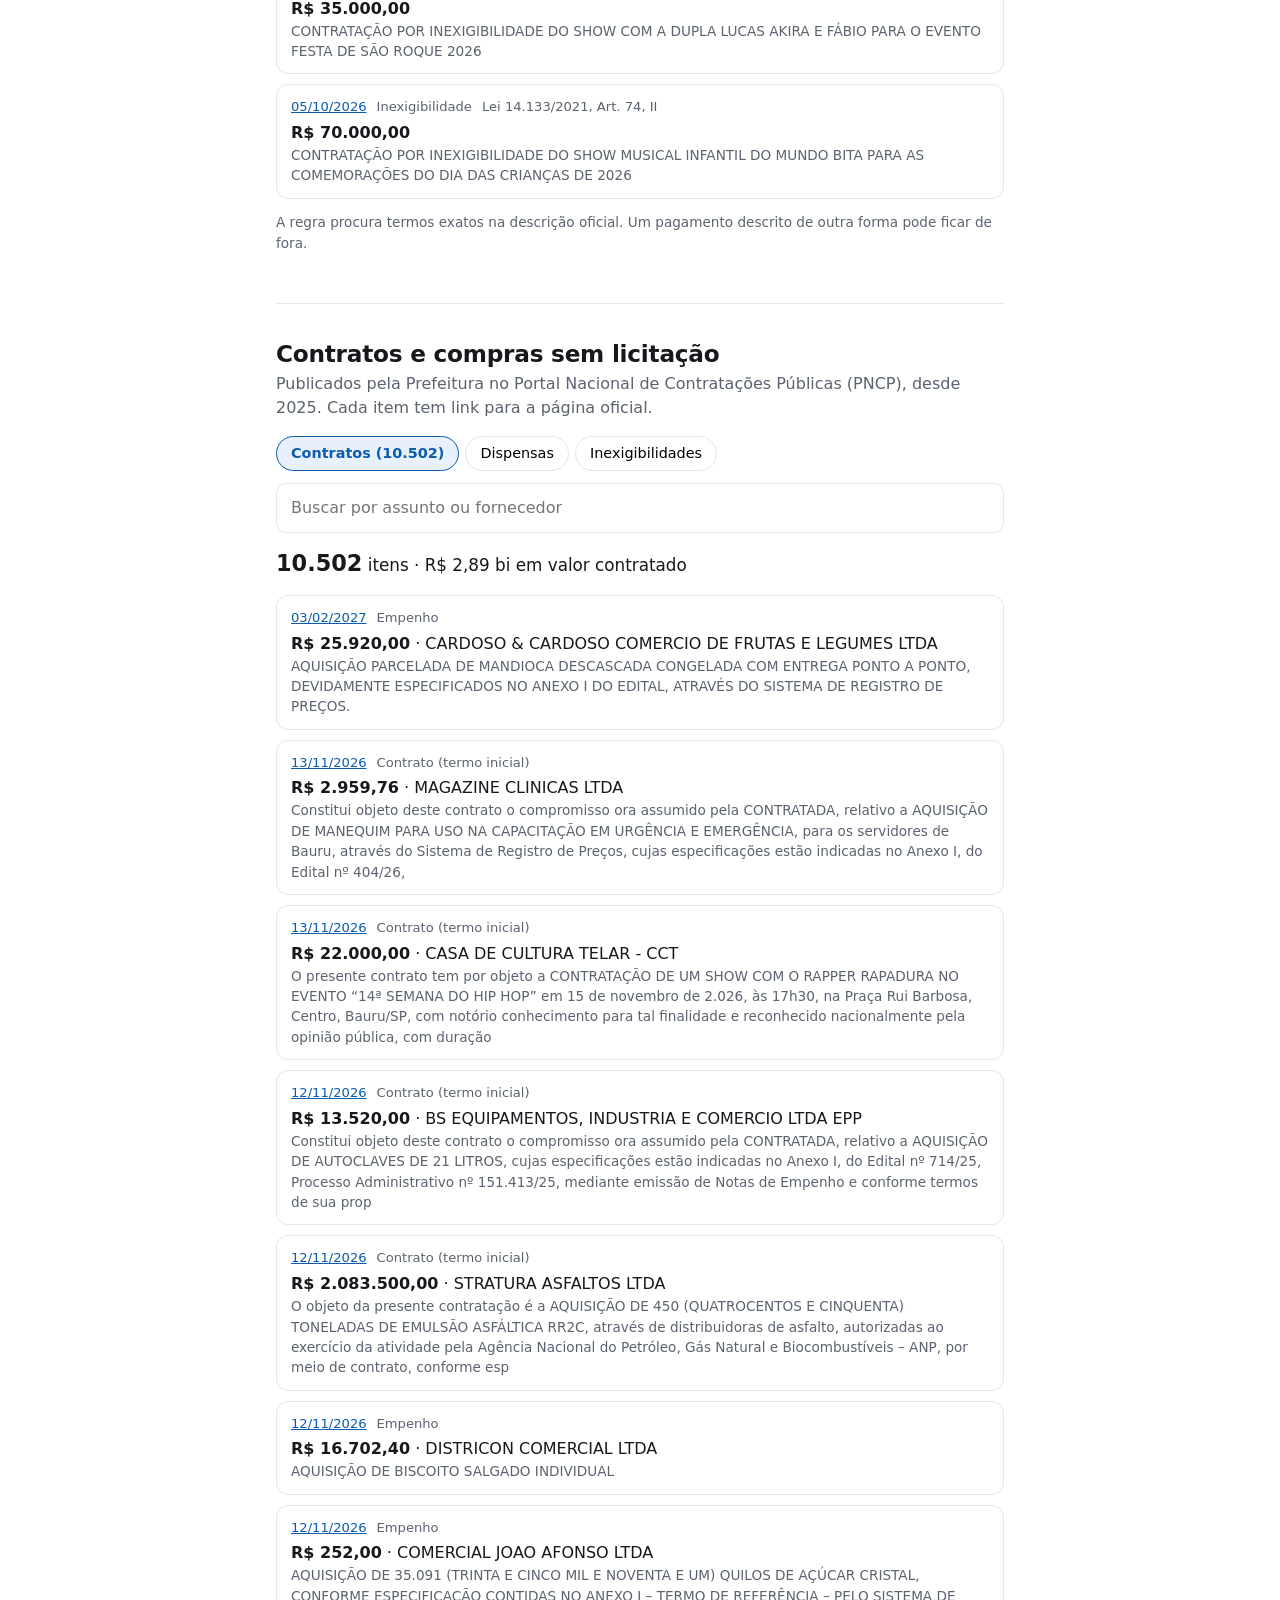
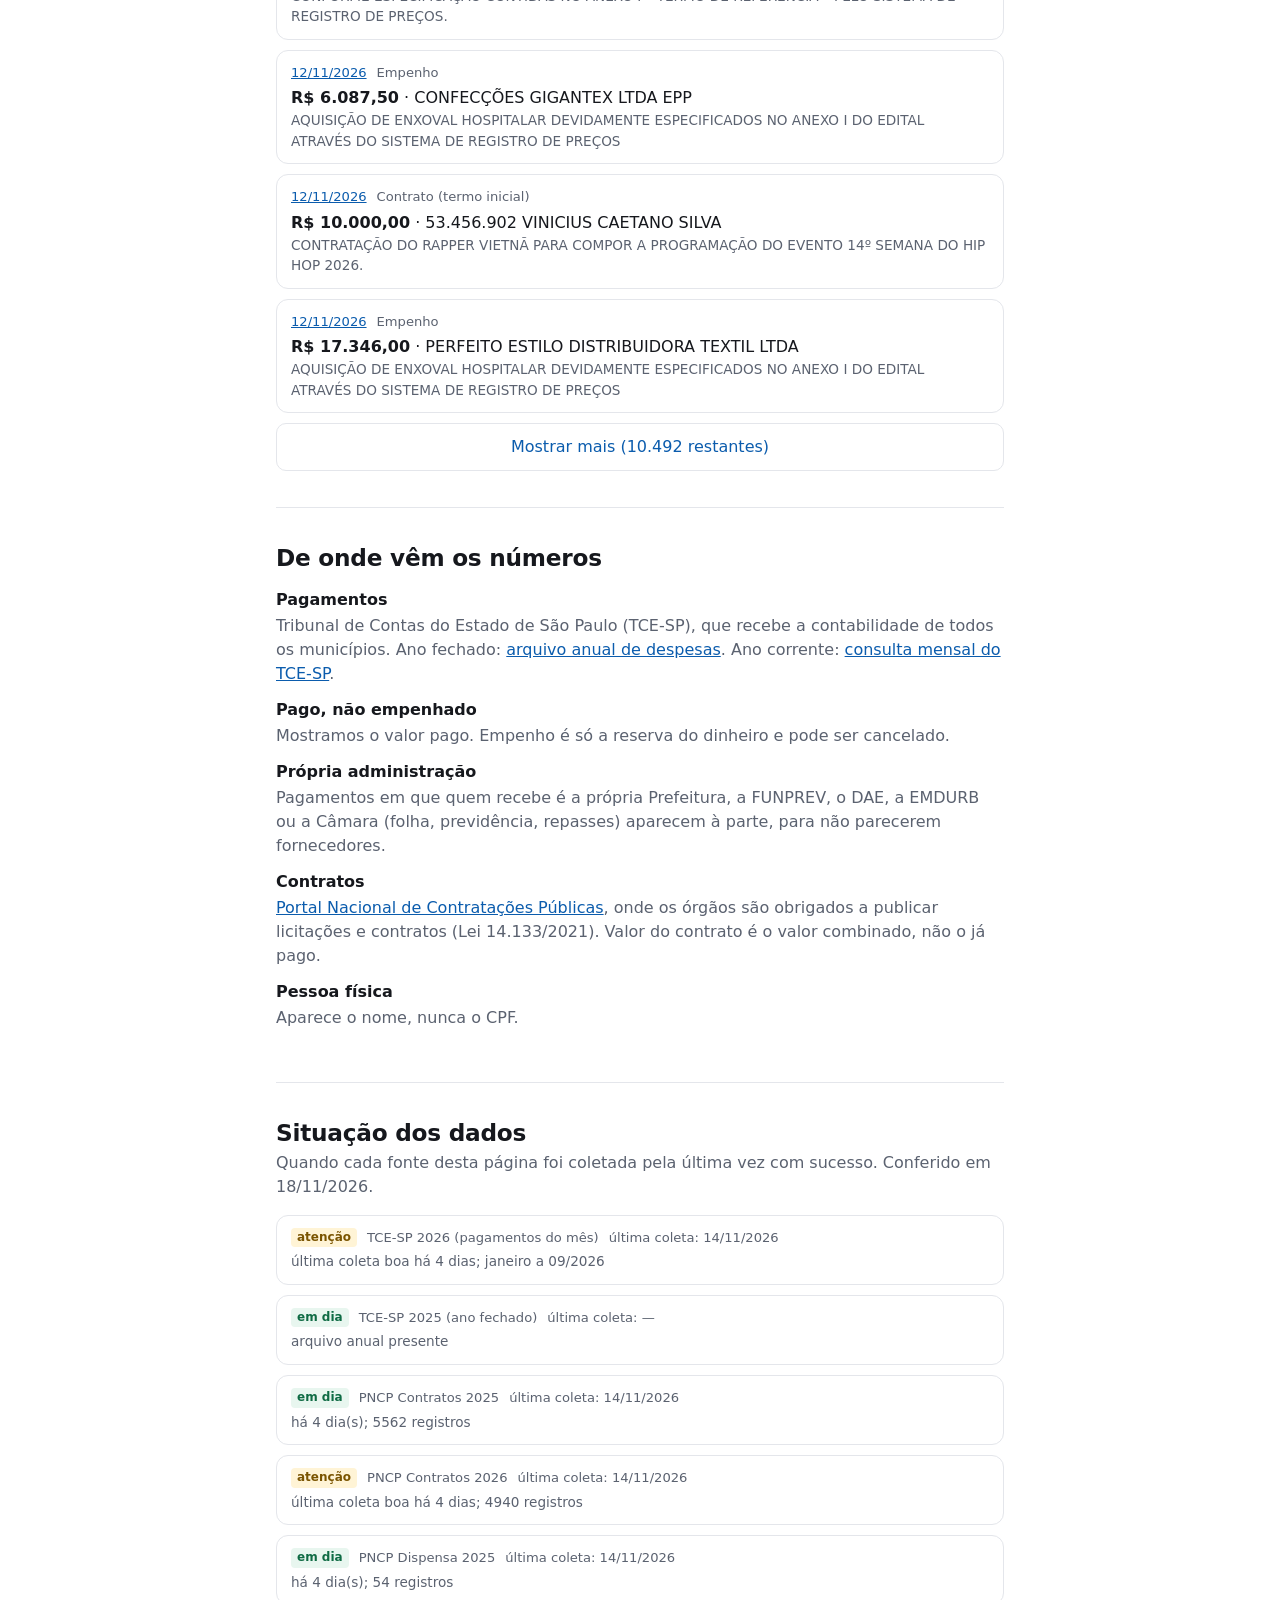
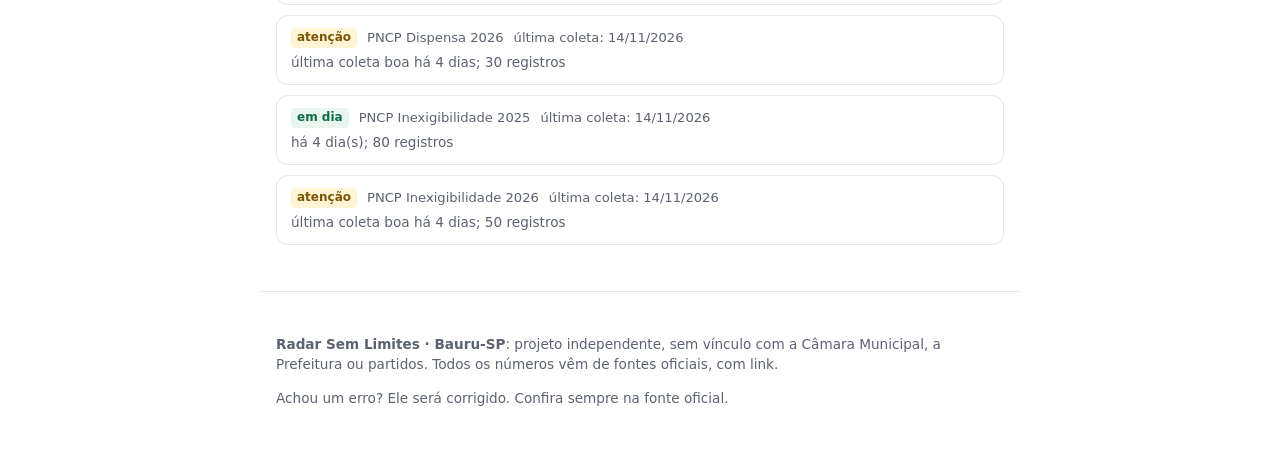
==== commit 3544efca: "Conferencia de dados velhos ou faltando" ====
--- a/site/dinheiro.html
+++ b/site/dinheiro.html
@@ -200,5 +200,6 @@
   desenhar();
 })();
 </script>
+<script src="situacao.js"></script>
 </body>
 </html>
--- a/site/estilo.css
+++ b/site/estilo.css
@@ -149,3 +149,9 @@
   .nome-prog { font-size: .88rem; }
   .marca .cidade { font-weight: 600; letter-spacing: 0; color: var(--acento); background: var(--acento2);
     border-radius: 6px; padding: 1px 7px; margin-left: 4px; font-size: .8rem; white-space: nowrap; }
+
+  /* situacao dos dados */
+  #situacao .selo { font-weight: 700; border-radius: 4px; padding: 0 6px; font-size: .75rem; }
+  #situacao .situacao-ok .selo { background: #e8f6ef; color: #0f6b44; }
+  #situacao .situacao-aviso .selo { background: #fff4d6; color: #7a5400; }
+  #situacao .situacao-falha .selo { background: #fdecea; color: var(--alerta); }
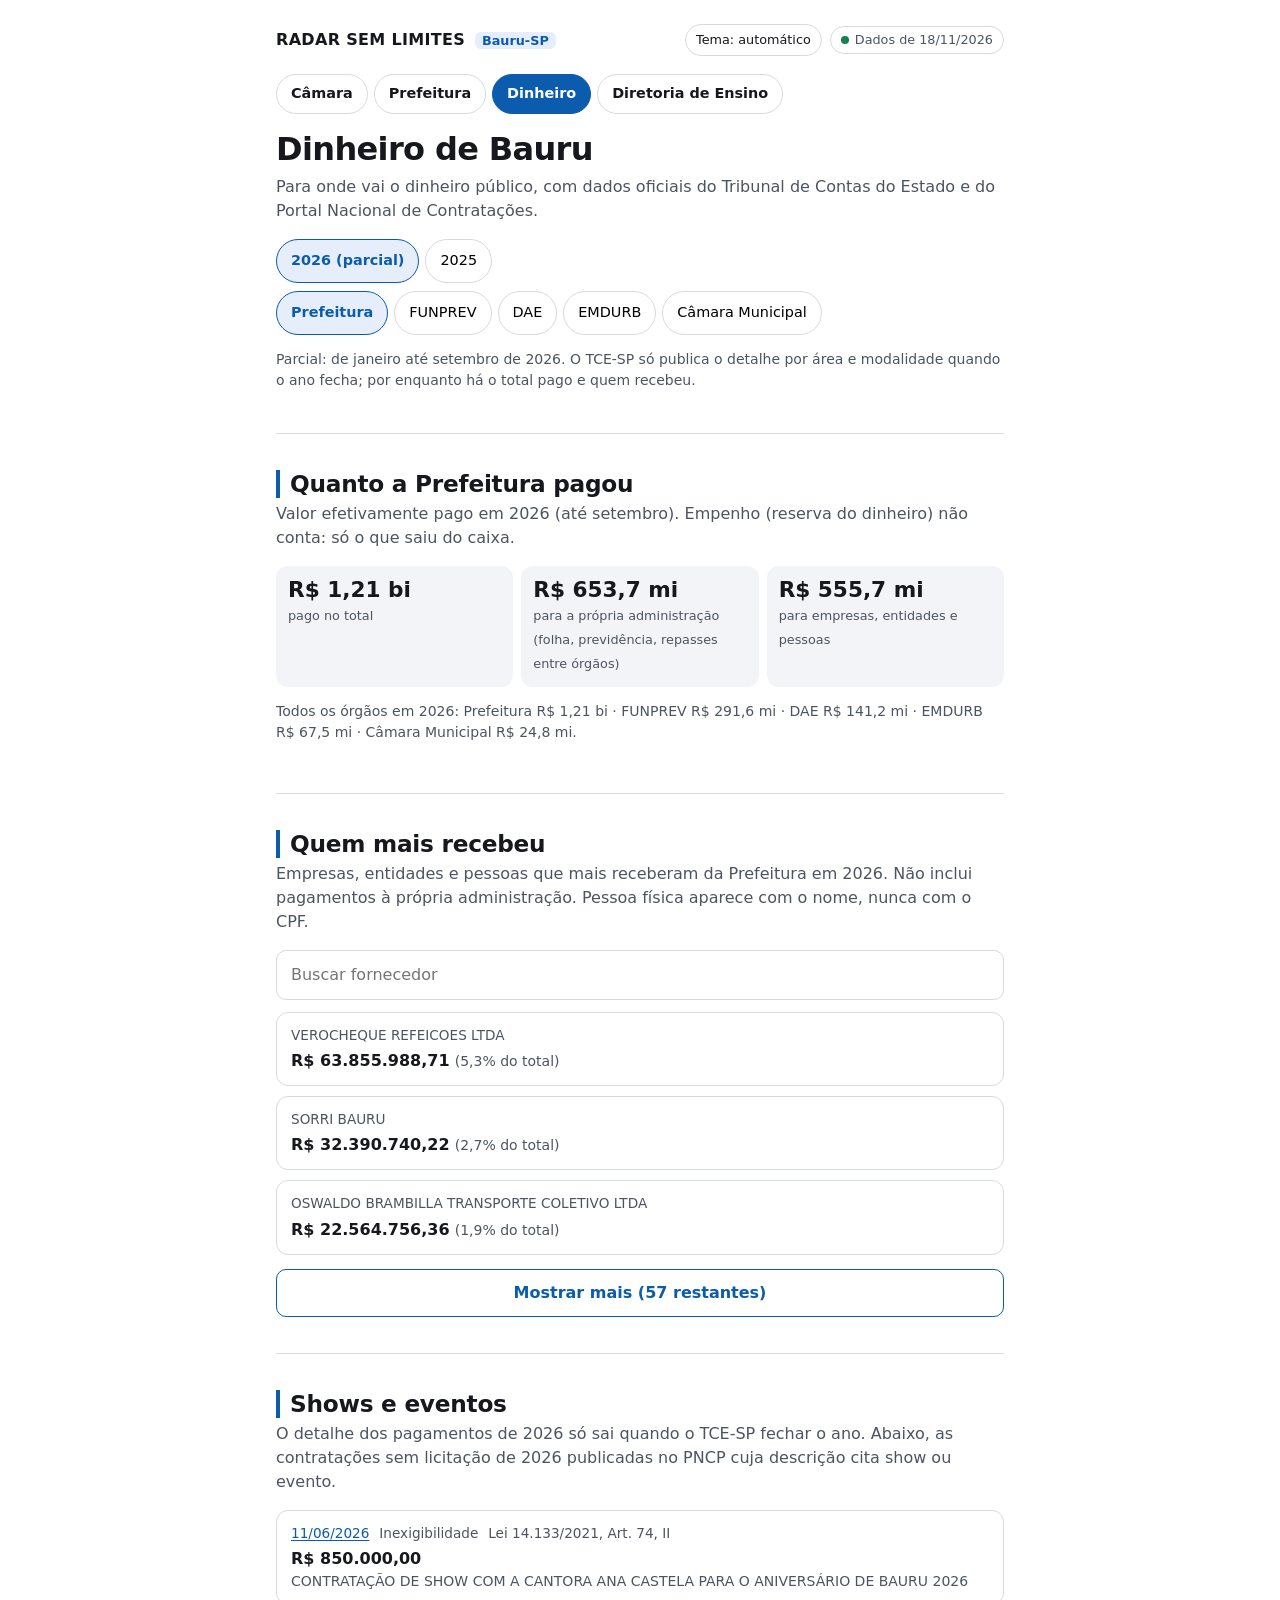
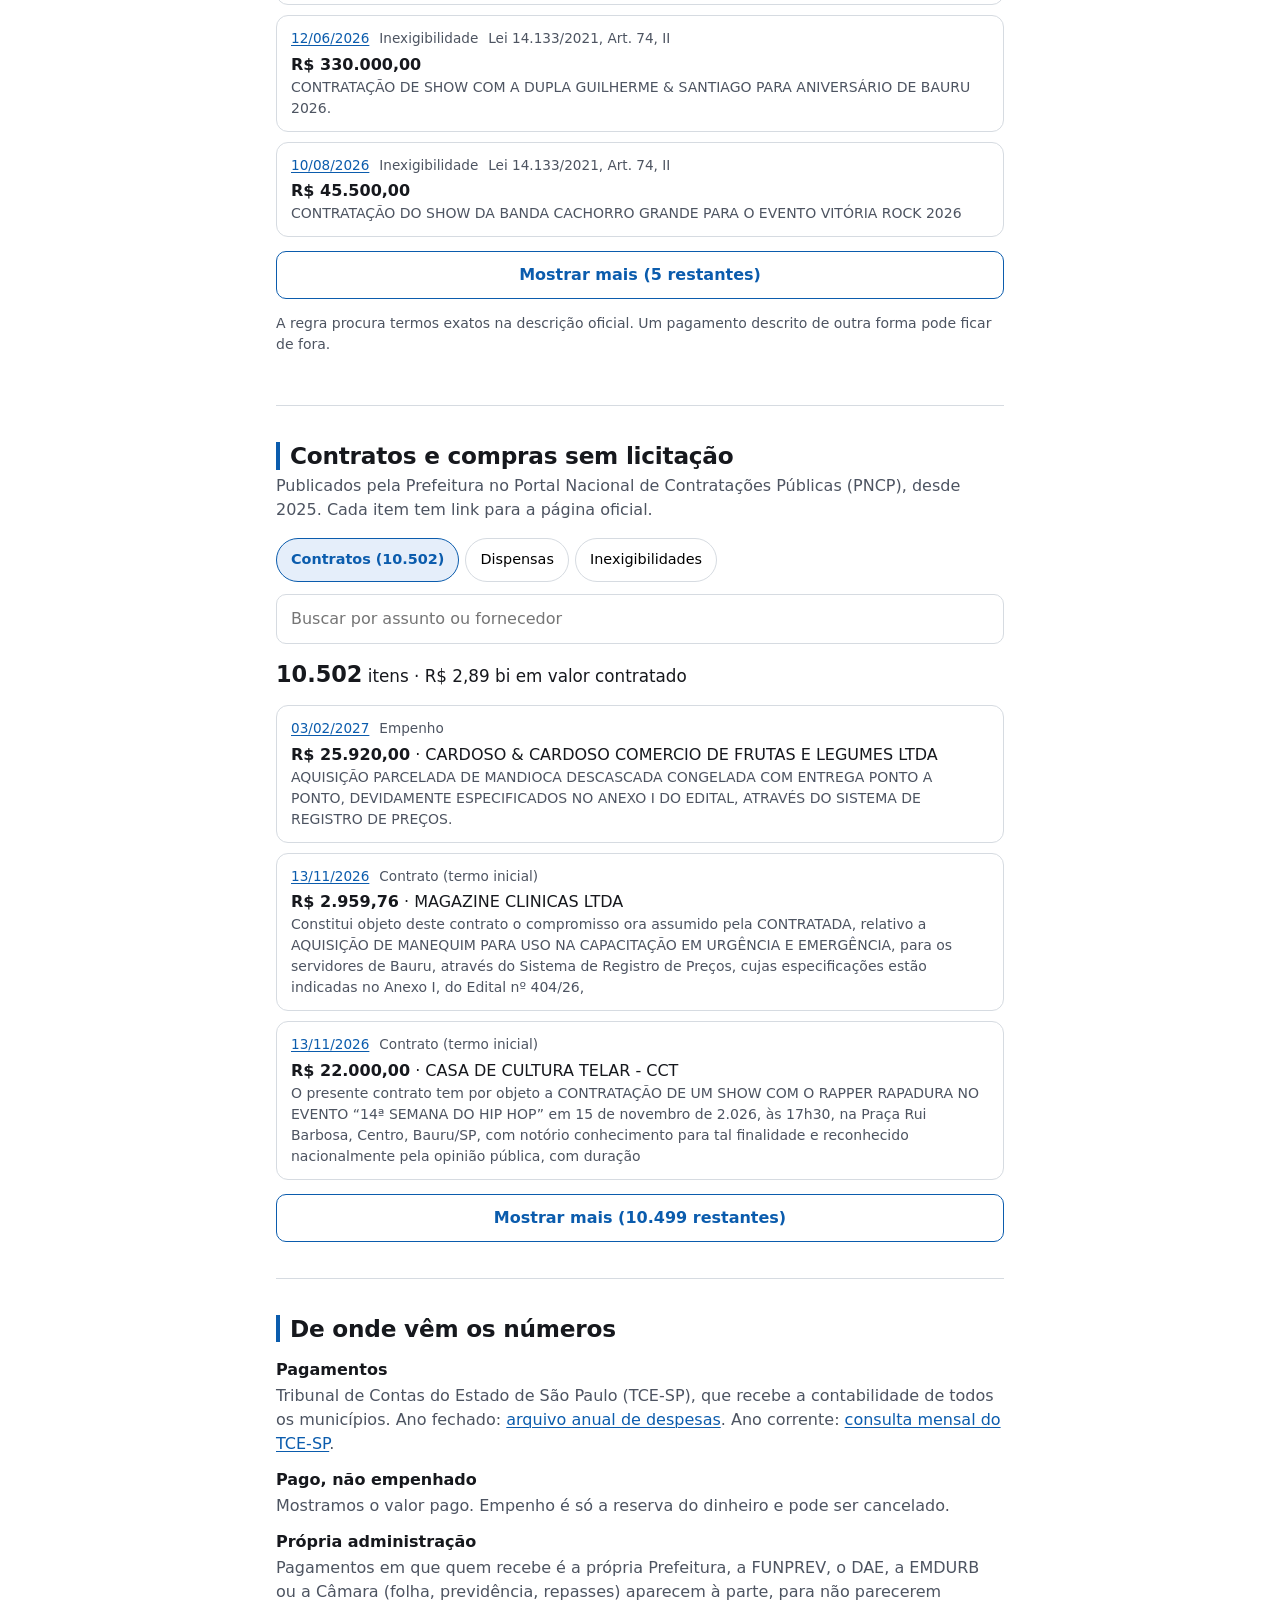
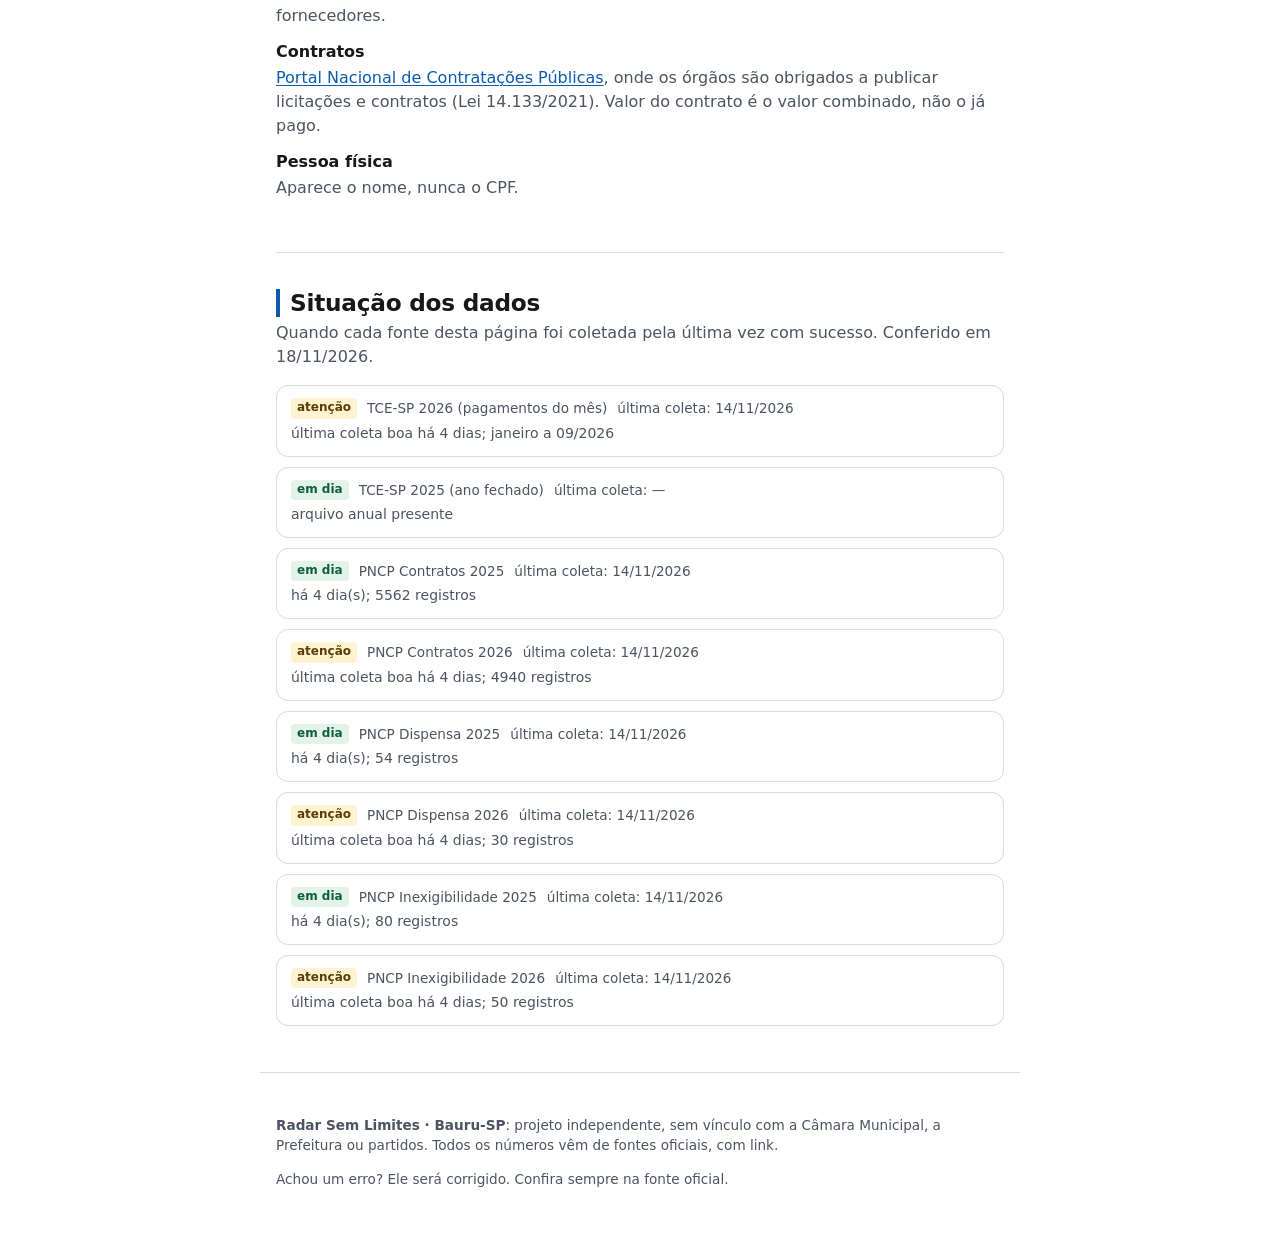
==== commit 510e9115: "Listas com 3 itens, tema claro/escuro e cores acessiveis" ====
--- a/site/dinheiro.html
+++ b/site/dinheiro.html
@@ -1,11 +1,13 @@
 <!doctype html>
-<html lang="pt-BR">
+<html lang="pt-BR" translate="no">
 <head>
 <meta charset="utf-8">
+<meta name="google" content="notranslate">
 <meta name="viewport" content="width=device-width, initial-scale=1">
 <title>Radar Sem Limites · Bauru-SP · Dinheiro</title>
 <meta name="description" content="Para onde vai o dinheiro público de Bauru, só com dados oficiais do Tribunal de Contas e do Portal Nacional de Contratações.">
 <link rel="stylesheet" href="estilo.css">
+<script src="tema.js"></script>
 </head>
 <body>
 <header>
@@ -66,8 +68,9 @@
     if (!itens.length) { el.innerHTML = '<p class="vazio">Nada encontrado.</p>'; return; }
     el.appendChild(ul); el.appendChild(btn);
     function mais() {
-      ul.insertAdjacentHTML("beforeend", itens.slice(mostrados, mostrados + passo).map(render).join(""));
-      mostrados += passo; btn.hidden = mostrados >= itens.length;
+      var n = mostrados ? passo : 3;             // 3 itens de inicio; depois "passo" por clique
+      ul.insertAdjacentHTML("beforeend", itens.slice(mostrados, mostrados + n).map(render).join(""));
+      mostrados += n; btn.hidden = mostrados >= itens.length;
       btn.textContent = "Mostrar mais (" + (itens.length - mostrados).toLocaleString("pt-BR") + " restantes)";
     }
     btn.onclick = mais; mais();
--- a/site/estilo.css
+++ b/site/estilo.css
@@ -1,10 +1,47 @@
+/* ---------- cores (tokens). Contraste conferido: texto >= 4,5:1, elementos >= 3:1 (WCAG AA) */
   :root {
-    --bg: #ffffff; --tinta: #16181d; --suave: #5b6270; --linha: #e4e6eb;
-    --fundo2: #f5f6f8; --acento: #0b5cad; --acento2: #e8f0fa; --alerta: #b4232c;
+    color-scheme: light;
+    --bg: #ffffff; --superficie: #ffffff; --fundo2: #f2f4f7; --linha: #d6dbe1;
+    --tinta: #16181d; --suave: #4d5461;          /* 13,9:1 e 7,6:1 sobre o branco */
+    --acento: #0b5cad; --acento-forte: #084a8c; --acento2: #e5eefa; --sobre-acento: #ffffff;
+    --foco: #0b5cad;
+    --alerta: #b4232c; --ruim-fundo: #fbe9ea;
+    --ok: #13804f; --ok-texto: #0d5e3a; --ok-fundo: #e3f3ea;
+    --aviso-fundo: #fff3d1; --aviso-texto: #5a3d00; --aviso-borda: #a26c00;
     /* paleta categórica de referência, ordem fixa validada para daltonismo */
     --g-bairro: #2a78d6; --g-cobranca: #eb6834; --g-lei: #1baf7a; --g-audiencia: #eda100;
     --g-utilidade: #e87ba4; --g-homenagem: #008300; --g-outros: #6250d6;
     --barra: #2a78d6;
+  }
+  /* modo escuro: segue o sistema, salvo se a pessoa escolheu "claro" no botão de tema */
+  @media (prefers-color-scheme: dark) {
+    :root:not([data-theme="light"]) {
+      color-scheme: dark;
+      --bg: #121416; --superficie: #1b1e22; --fundo2: #23272d; --linha: #3a414a;
+      --tinta: #eef0f3; --suave: #b9bfc8;
+      --acento: #8ab4f8; --acento-forte: #aecbfa; --acento2: #1c2a3f; --sobre-acento: #0d1117;
+      --foco: #8ab4f8;
+      --alerta: #ff8f8f; --ruim-fundo: #3b1f22;
+      --ok: #5cd39a; --ok-texto: #8be3b8; --ok-fundo: #15322a;
+      --aviso-fundo: #3a2f12; --aviso-texto: #ffe3a1; --aviso-borda: #e0a800;
+      /* mesma ordem, tons validados para fundo escuro (validador da paleta: todos os critérios ok) */
+      --g-bairro: #3987e5; --g-cobranca: #d95926; --g-lei: #199e70; --g-audiencia: #c98500;
+      --g-utilidade: #d55181; --g-homenagem: #008300; --g-outros: #9085e9;
+      --barra: #3987e5;
+    }
+  }
+  :root[data-theme="dark"] {
+    color-scheme: dark;
+    --bg: #121416; --superficie: #1b1e22; --fundo2: #23272d; --linha: #3a414a;
+    --tinta: #eef0f3; --suave: #b9bfc8;
+    --acento: #8ab4f8; --acento-forte: #aecbfa; --acento2: #1c2a3f; --sobre-acento: #0d1117;
+    --foco: #8ab4f8;
+    --alerta: #ff8f8f; --ruim-fundo: #3b1f22;
+    --ok: #5cd39a; --ok-texto: #8be3b8; --ok-fundo: #15322a;
+    --aviso-fundo: #3a2f12; --aviso-texto: #ffe3a1; --aviso-borda: #e0a800;
+    --g-bairro: #3987e5; --g-cobranca: #d95926; --g-lei: #199e70; --g-audiencia: #c98500;
+    --g-utilidade: #d55181; --g-homenagem: #008300; --g-outros: #9085e9;
+    --barra: #3987e5;
   }
   * { box-sizing: border-box; }
   html { -webkit-text-size-adjust: 100%; }
@@ -29,7 +66,7 @@
   .marca { font-weight: 700; letter-spacing: .02em; }
   .vivo { display: inline-flex; align-items: center; gap: 6px; font-size: .8rem; color: var(--suave);
     border: 1px solid var(--linha); border-radius: 999px; padding: 3px 10px; white-space: nowrap; }
-  .vivo i { width: 8px; height: 8px; border-radius: 50%; background: #1f9d55; animation: pulso 2s infinite; }
+  .vivo i { width: 8px; height: 8px; border-radius: 50%; background: var(--ok); animation: pulso 2s infinite; }
   @keyframes pulso { 50% { opacity: .3; } }
   @media (prefers-reduced-motion: reduce) { .vivo i { animation: none; } }
 
@@ -37,11 +74,11 @@
   .salario .valor { font-size: 1.9rem; font-weight: 700; letter-spacing: -0.02em; }
 
   .busca { width: 100%; font: inherit; padding: 12px 14px; border: 1.5px solid var(--linha);
-    border-radius: 10px; background: #fff; }
+    border-radius: 10px; background: var(--superficie); }
   .busca:focus { outline: none; border-color: var(--acento); }
   .controles { display: grid; gap: 8px; grid-template-columns: 1fr; margin-bottom: 16px; }
   @media (min-width: 560px) { .controles { grid-template-columns: 2fr 1fr 1.4fr; } }
-  select { font: inherit; padding: 11px 10px; border: 1.5px solid var(--linha); border-radius: 10px; background: #fff; }
+  select { font: inherit; padding: 11px 10px; border: 1.5px solid var(--linha); border-radius: 10px; background: var(--superficie); }
 
   .destaque { font-size: 1.05rem; margin: 14px 0; }
   .destaque b { font-size: 1.4rem; }
@@ -51,8 +88,8 @@
   .item p { margin: 0; }
   .chip { display: inline-block; font-size: .78rem; background: var(--fundo2); border-radius: 999px; padding: 1px 9px; margin: 6px 4px 0 0; }
   .mais { font: inherit; width: 100%; padding: 11px; border-radius: 10px; border: 1.5px solid var(--linha);
-    background: #fff; color: var(--acento); cursor: pointer; }
-  .aviso { background: #fff7e6; border-left: 3px solid var(--g-homenagem); padding: 10px 12px; border-radius: 6px; font-size: .9rem; margin: 12px 0; }
+    background: var(--superficie); color: var(--acento); cursor: pointer; }
+  .aviso { background: var(--aviso-fundo); color: var(--aviso-texto); border-left: 4px solid var(--aviso-borda); padding: 10px 12px; border-radius: 6px; font-size: .9rem; margin: 12px 0; }
 
   .barra { display: flex; height: 26px; border-radius: 8px; overflow: hidden; margin: 14px 0 10px; background: var(--fundo2); }
   .barra span { display: block; height: 100%; border-right: 2px solid var(--bg); }
@@ -81,7 +118,7 @@
   /* menu entre as paginas */
   .menu { display: flex; gap: 6px; flex-wrap: wrap; margin: 0 0 18px; }
   .menu a { text-decoration: none; color: var(--suave); border: 1px solid var(--linha); border-radius: 999px; padding: 4px 12px; font-size: .9rem; }
-  .menu a[aria-current="page"] { background: var(--tinta); color: #fff; border-color: var(--tinta); }
+  .menu a[aria-current="page"] { background: var(--acento); color: var(--sobre-acento); border-color: var(--acento); }
 
   /* barras horizontais de magnitude (uma cor so) */
   .barras { list-style: none; padding: 0; margin: 12px 0 0; }
@@ -97,25 +134,25 @@
   .tile b { display: block; font-size: 1.35rem; line-height: 1.15; font-variant-numeric: tabular-nums; }
   .tile span { font-size: .8rem; color: var(--suave); }
   .abas { display: flex; gap: 6px; margin: 8px 0 4px; flex-wrap: wrap; }
-  .abas button { font: inherit; font-size: .9rem; padding: 6px 14px; border-radius: 999px; border: 1.5px solid var(--linha); background: #fff; cursor: pointer; }
+  .abas button { font: inherit; font-size: .9rem; padding: 6px 14px; border-radius: 999px; border: 1.5px solid var(--linha); background: var(--superficie); cursor: pointer; }
   .abas button[aria-pressed="true"] { border-color: var(--acento); background: var(--acento2); color: var(--acento); font-weight: 600; }
   .tag { font-size: .72rem; font-weight: 600; border-radius: 4px; padding: 0 5px; background: var(--fundo2); color: var(--suave); margin-left: 4px; }
 
   /* crachas (vereadores, Prefeita, secretarios) */
   .grade { display: grid; grid-template-columns: 1fr; gap: 16px; }
   @media (min-width: 700px) { .grade { grid-template-columns: 1fr 1fr; } }
-  .cracha { border: 1px solid var(--linha); border-radius: 18px; overflow: hidden; background: #fff; min-width: 0;
+  .cracha { border: 1px solid var(--linha); border-radius: 18px; overflow: hidden; background: var(--superficie); min-width: 0;
     box-shadow: 0 1px 2px rgba(16,24,40,.05); display: flex; flex-direction: column; }
   .cracha .faixa { background: var(--acento2); padding: 14px 16px; }
   .cracha .id { display: grid; grid-template-columns: 68px 1fr; gap: 14px; align-items: center; }
-  .foto { width: 68px; height: 68px; border-radius: 50%; object-fit: cover; background: #fff; color: var(--acento);
+  .foto { width: 68px; height: 68px; border-radius: 50%; object-fit: cover; background: var(--superficie); color: var(--acento);
     display: flex; align-items: center; justify-content: center; font-weight: 800; font-size: 1.35rem;
-    box-shadow: 0 0 0 3px #fff, 0 0 0 4.5px var(--acento); }
+    box-shadow: 0 0 0 3px var(--superficie), 0 0 0 4.5px var(--acento); }
   .cracha h3 { font-size: 1.2rem; line-height: 1.15; }
   .cracha .cargo { font-size: .85rem; color: var(--suave); margin-top: 2px; }
   .pilulas { display: flex; flex-wrap: wrap; gap: 5px; margin-top: 10px; }
-  .pilula { font-size: .75rem; font-weight: 700; border-radius: 6px; padding: 1px 8px; background: var(--tinta); color: #fff; }
-  .pilula.clara { background: #fff; color: var(--tinta); }
+  .pilula { font-size: .75rem; font-weight: 700; border-radius: 6px; padding: 1px 8px; background: var(--tinta); color: var(--bg); }
+  .pilula.clara { background: var(--superficie); color: var(--tinta); }
   .cracha .corpo { padding: 14px 16px 16px; display: flex; flex-direction: column; gap: 14px; flex: 1; }
   .cracha .rotulo { font-size: .78rem; font-weight: 700; color: var(--suave); text-transform: uppercase; letter-spacing: .04em; margin: 0 0 6px; }
   .presenca { display: grid; grid-template-columns: 72px 1fr; gap: 12px; align-items: center; }
@@ -136,8 +173,8 @@
   .linhas li b { font-variant-numeric: tabular-nums; }
   .linhas li.zero { color: var(--suave); }
   .votos2 { display: flex; gap: 8px; }
-  .votos2 div { flex: 1; border-radius: 10px; padding: 8px 10px; background: #e8f6ef; }
-  .votos2 div.n { background: #fdecea; }
+  .votos2 div { flex: 1; border-radius: 10px; padding: 8px 10px; background: var(--ok-fundo); }
+  .votos2 div.n { background: var(--ruim-fundo); }
   .votos2 b { display: block; font-size: 1.25rem; line-height: 1.1; font-variant-numeric: tabular-nums; }
   .votos2 span { font-size: .78rem; }
   .cracha .pe { margin-top: auto; border-top: 1px solid var(--linha); padding-top: 10px; font-size: .88rem; }
@@ -152,6 +189,51 @@
 
   /* situacao dos dados */
   #situacao .selo { font-weight: 700; border-radius: 4px; padding: 0 6px; font-size: .75rem; }
-  #situacao .situacao-ok .selo { background: #e8f6ef; color: #0f6b44; }
-  #situacao .situacao-aviso .selo { background: #fff4d6; color: #7a5400; }
-  #situacao .situacao-falha .selo { background: #fdecea; color: var(--alerta); }
+  #situacao .situacao-ok .selo { background: var(--ok-fundo); color: var(--ok-texto); }
+  #situacao .situacao-aviso .selo { background: var(--aviso-fundo); color: var(--aviso-texto); }
+  #situacao .situacao-falha .selo { background: var(--ruim-fundo); color: var(--alerta); }
+
+
+  /* ---------- experiência de uso e acessibilidade (para todas as pessoas) */
+  /* foco sempre visível para quem navega pelo teclado */
+  a:focus-visible, button:focus-visible, input:focus-visible, select:focus-visible, summary:focus-visible, [tabindex]:focus-visible {
+    outline: 3px solid var(--foco); outline-offset: 2px; border-radius: 6px; }
+  .busca:focus, select:focus { border-color: var(--acento); box-shadow: 0 0 0 3px var(--acento2); }
+  /* links: cor + sublinhado (não depender só da cor) */
+  a { color: var(--acento); text-decoration: underline; text-underline-offset: 2px; text-decoration-thickness: 1px; }
+  a:hover { color: var(--acento-forte); text-decoration-thickness: 2px; }
+  /* áreas de toque de pelo menos 44px */
+  .busca, select, .mais, .abas button { min-height: 44px; }
+  .menu a { min-height: 40px; display: inline-flex; align-items: center; padding: 6px 14px; font-weight: 600; color: var(--tinta); }
+  .menu a:hover { border-color: var(--acento); background: var(--acento2); }
+  .menu a[aria-current="page"]:hover { background: var(--acento-forte); color: var(--sobre-acento); }
+  details summary { min-height: 32px; display: list-item; padding: 4px 0; font-weight: 600; }
+  /* botão "Mostrar mais": aparência de botão */
+  .mais { font-weight: 600; border-color: var(--acento); color: var(--acento); background: var(--superficie); margin-top: 4px; }
+  .mais:hover { background: var(--acento2); }
+  /* hierarquia: título de seção com marca de cor, texto auxiliar legível */
+  section > h2 { border-left: 4px solid var(--acento); padding-left: 10px; }
+  .pequeno { font-size: .875rem; }
+  .item .meta { font-size: .85rem; }
+  .sub { font-size: 1rem; }
+  /* cartões e superfícies */
+  .item, .cracha, .tile, .mini div { background: var(--superficie); }
+  .tile, .mini div, .numeros div { background: var(--fundo2); }
+  .item:hover { border-color: var(--acento); }
+  .cracha { box-shadow: 0 1px 3px rgba(0,0,0,.08); }
+  .marca .cidade { color: var(--acento); }
+  /* aviso: ícone de texto, não só cor */
+  .aviso::before { content: "Atenção: "; font-weight: 700; }
+  /* tabelas de barras e trilhos no modo escuro */
+  .barras .trilho, .trilho-s, .pilha, .barra { background: var(--fundo2); }
+  /* botão de tema */
+  .tema { font: inherit; font-size: .8rem; min-height: 32px; padding: 3px 10px; border-radius: 999px;
+    border: 1px solid var(--linha); background: var(--superficie); color: var(--tinta); cursor: pointer; }
+  .tema:hover { border-color: var(--acento); }
+  .topo-dir { display: flex; align-items: center; gap: 8px; flex-wrap: wrap; justify-content: flex-end; }
+  /* respeita quem pede menos movimento */
+  @media (prefers-reduced-motion: reduce) { * { transition: none !important; animation: none !important; scroll-behavior: auto !important; } }
+  /* alto contraste do Windows */
+  @media (forced-colors: active) { .pilha i, .barra span, .barras .trilho i, .legenda i, .linhas li i { forced-color-adjust: none; } }
+  .controles-2 { grid-template-columns: 1fr; }
+  @media (min-width: 560px) { .controles .controles-2, .controles.controles-2 { grid-template-columns: 2fr 1fr; } }
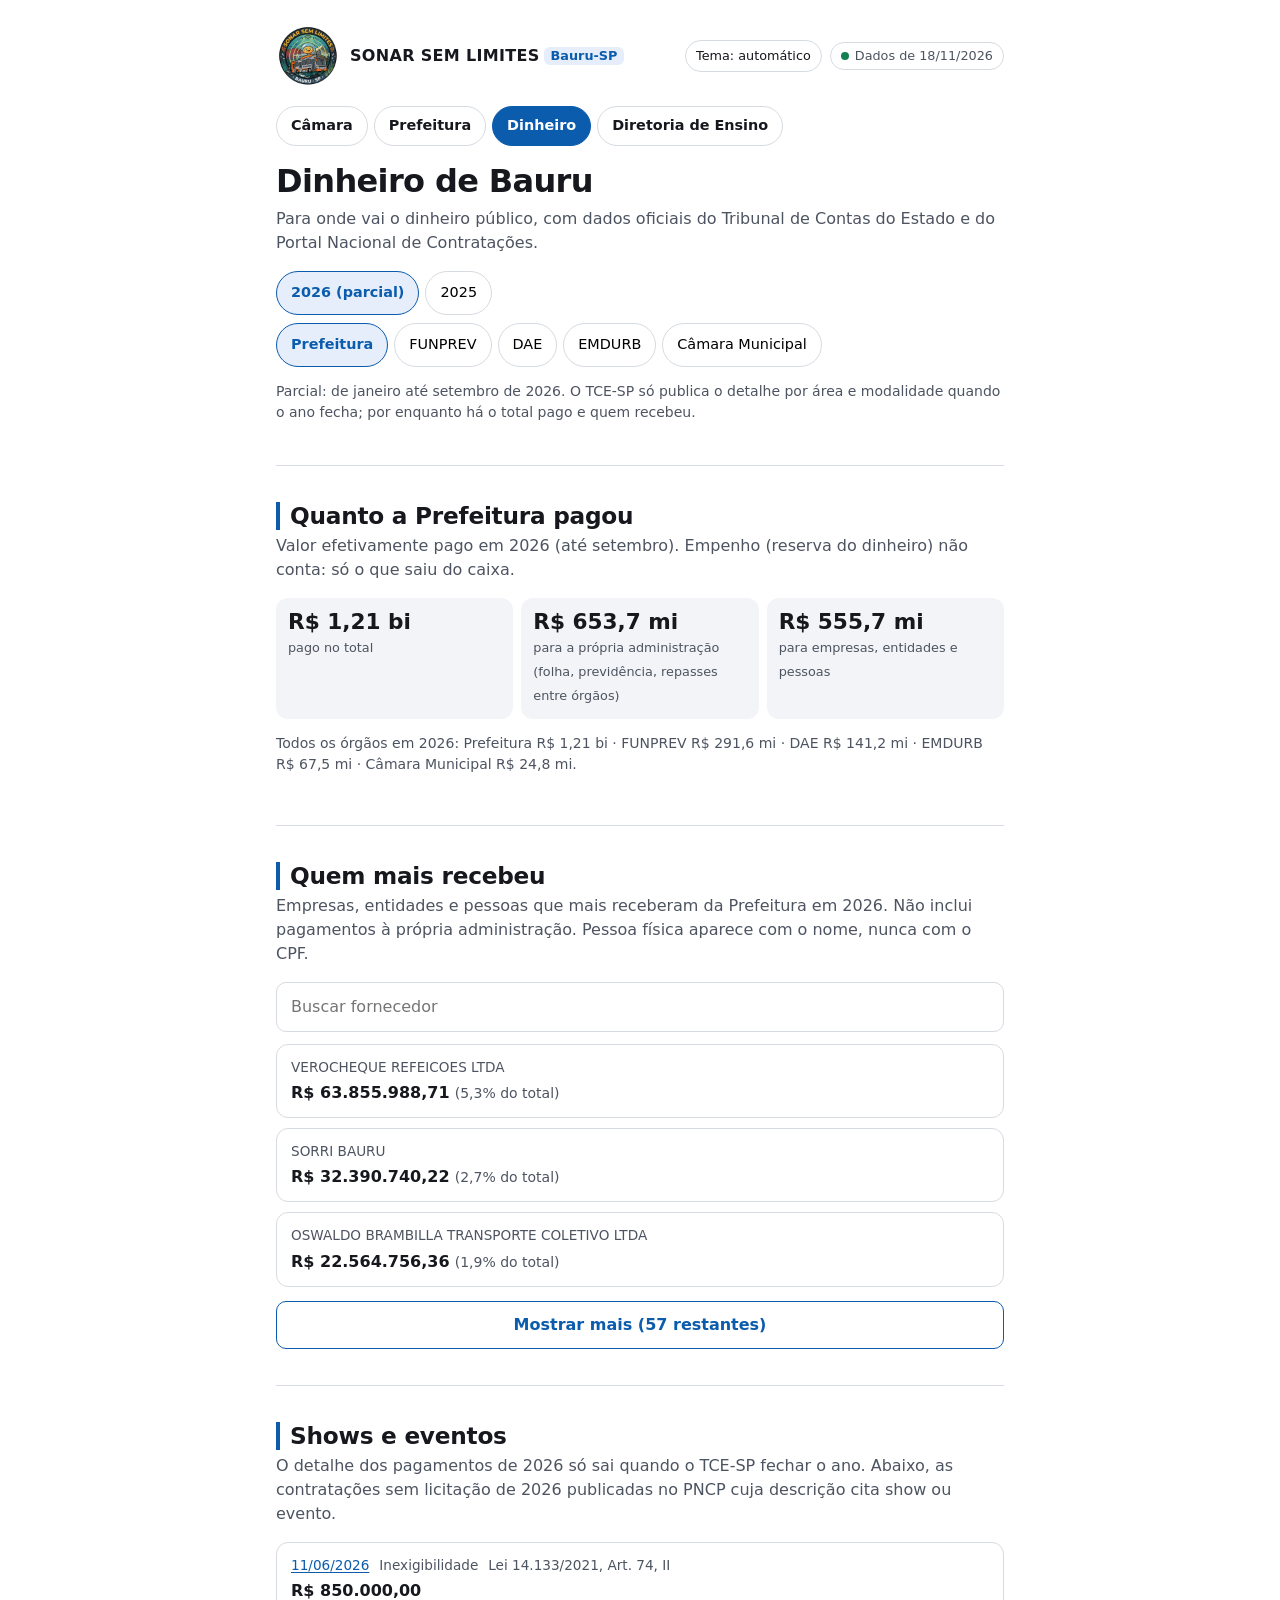
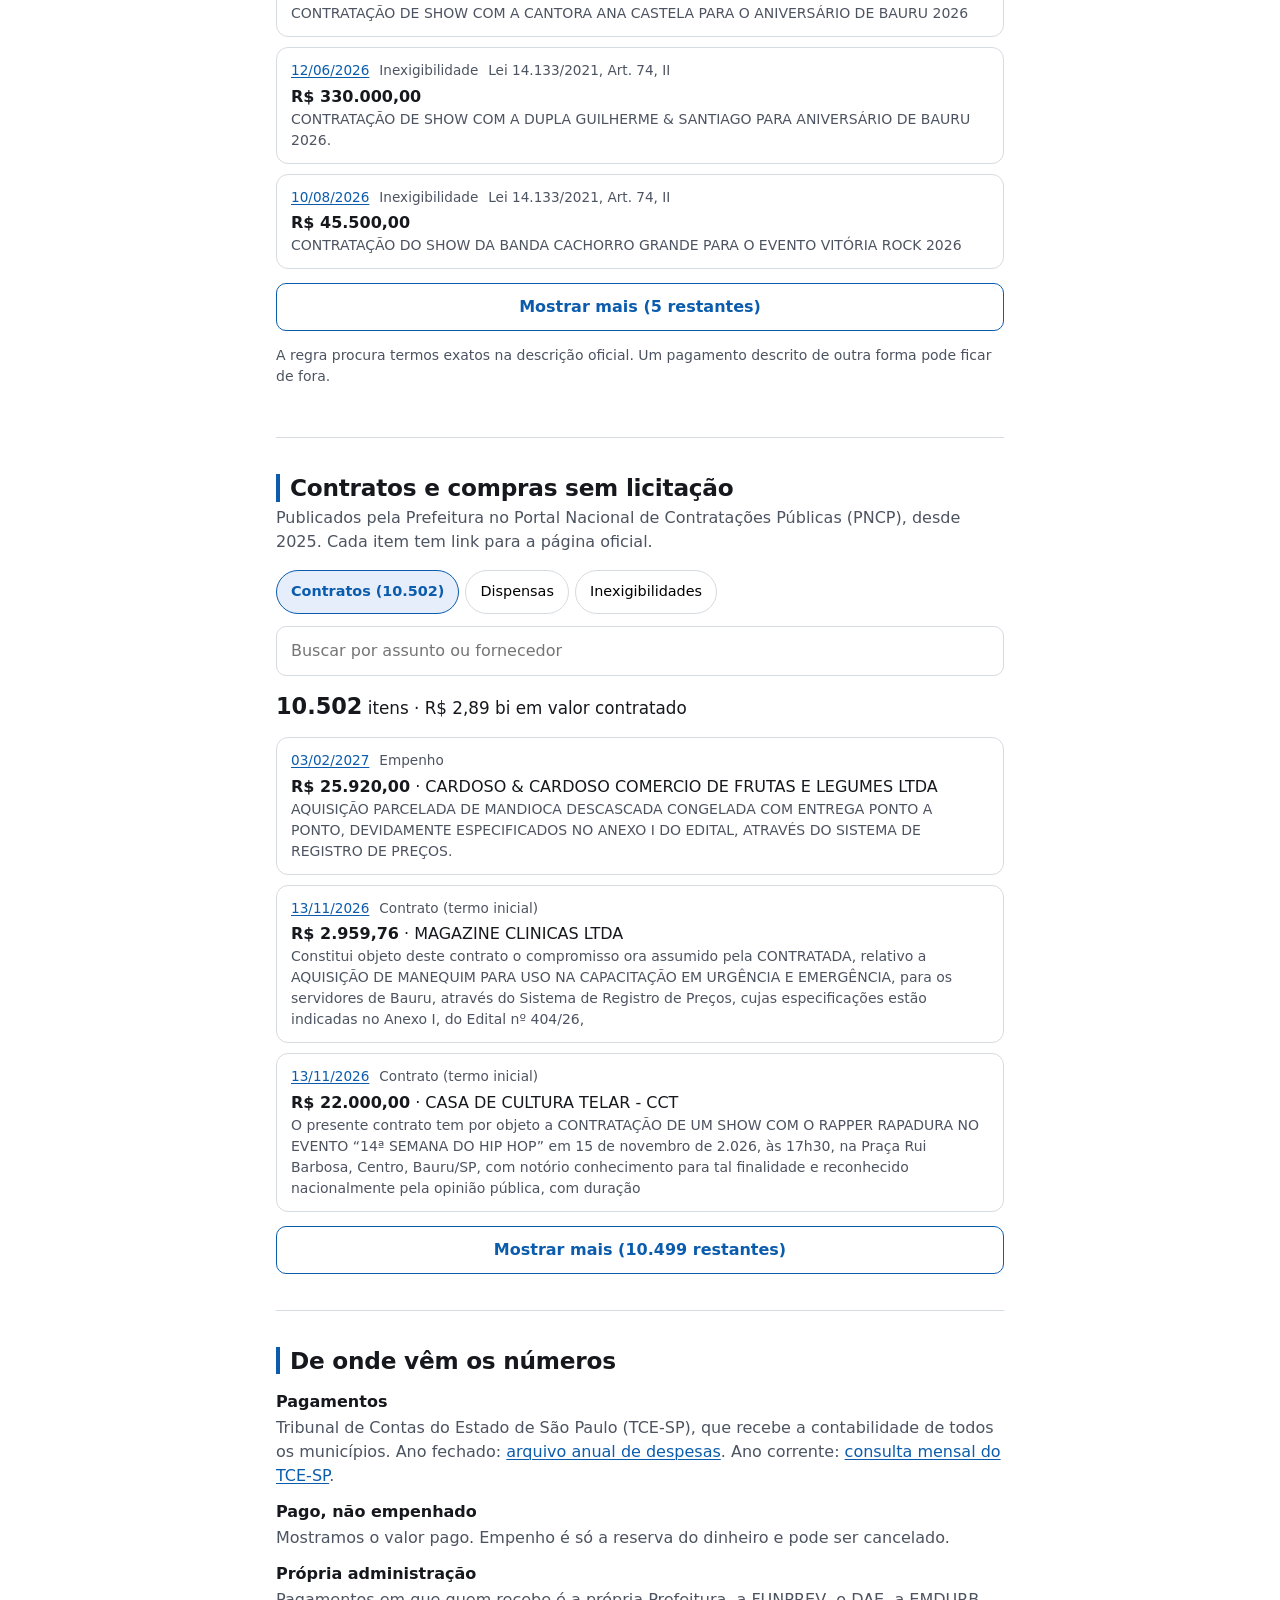
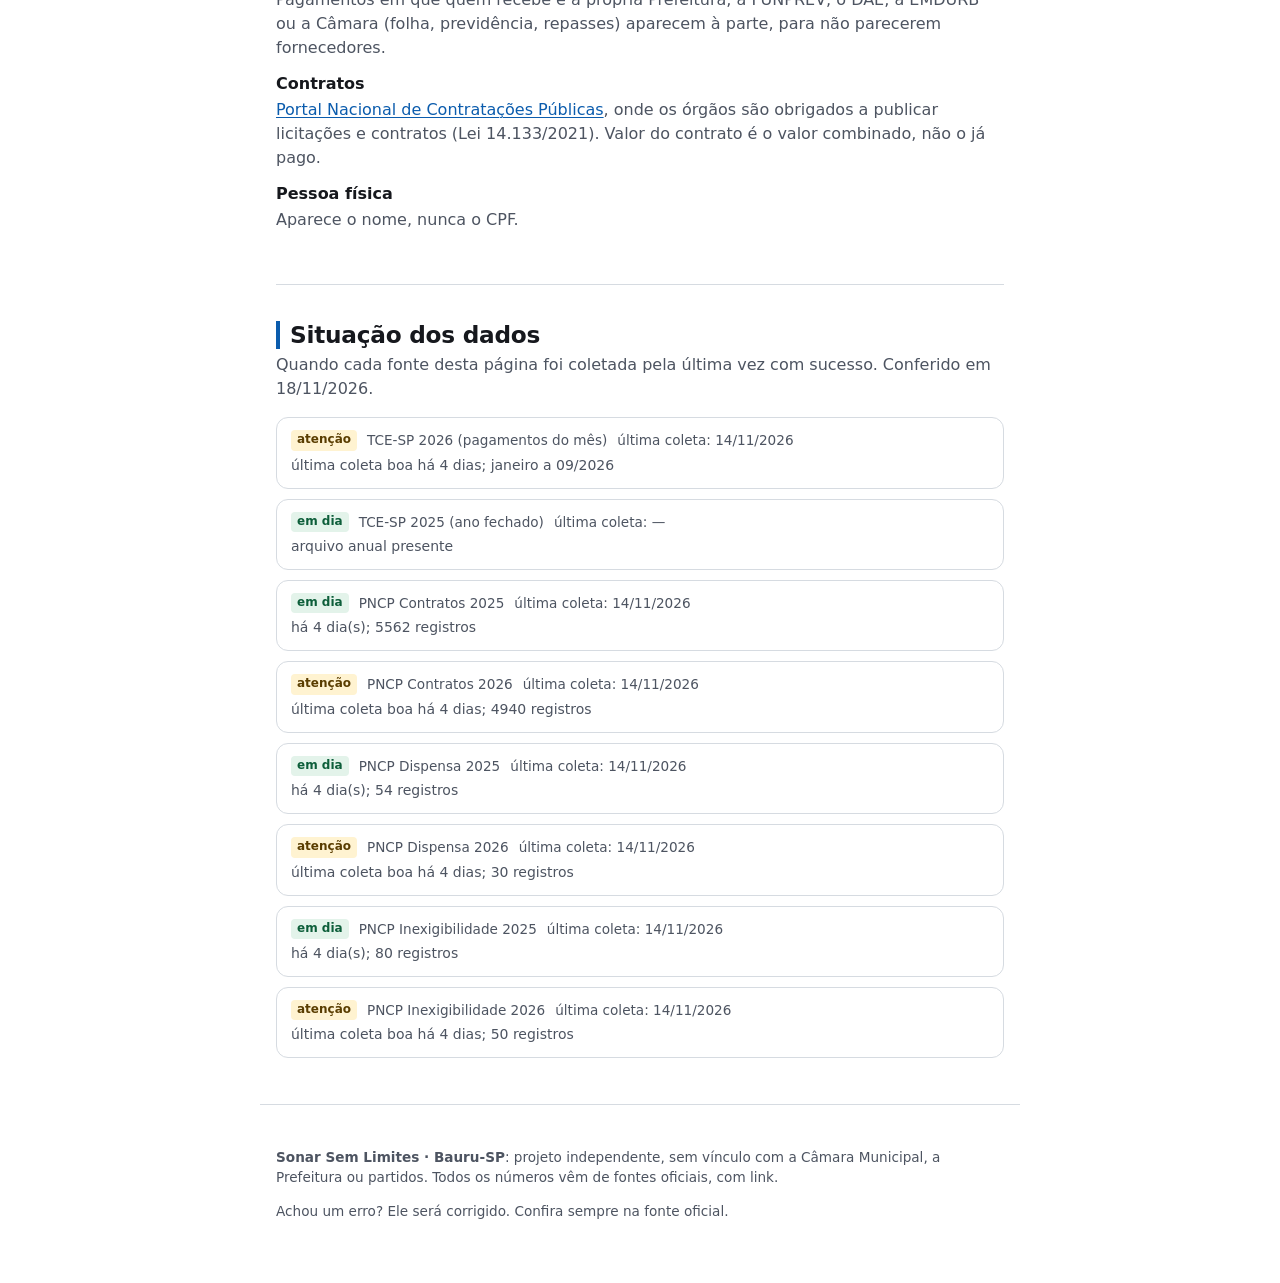
==== commit 2cb3f063: "Novo nome: Sonar Sem Limites, com logo" ====
--- a/site/dinheiro.html
+++ b/site/dinheiro.html
@@ -4,15 +4,22 @@
 <meta charset="utf-8">
 <meta name="google" content="notranslate">
 <meta name="viewport" content="width=device-width, initial-scale=1">
-<title>Radar Sem Limites · Bauru-SP · Dinheiro</title>
+<title>Sonar Sem Limites · Bauru-SP · Dinheiro</title>
 <meta name="description" content="Para onde vai o dinheiro público de Bauru, só com dados oficiais do Tribunal de Contas e do Portal Nacional de Contratações.">
+<link rel="icon" type="image/png" sizes="32x32" href="img/icone-32.png">
+<link rel="apple-touch-icon" href="img/icone-180.png">
+<meta property="og:title" content="Sonar Sem Limites · Bauru-SP · Dinheiro">
+<meta property="og:description" content="Para onde vai o dinheiro público de Bauru, só com dados oficiais do Tribunal de Contas e do Portal Nacional de Contratações.">
+<meta property="og:image" content="https://info-public-coder.github.io/radar-sem-limites/img/logo-512.png">
+<meta property="og:type" content="website">
+<meta name="theme-color" content="#0b5cad">
 <link rel="stylesheet" href="estilo.css">
 <script src="tema.js"></script>
 </head>
 <body>
 <header>
   <div class="topo">
-    <span class="marca">RADAR SEM LIMITES <span class="cidade">Bauru-SP</span></span>
+    <a class="marca" href="index.html"><img class="logo" src="img/logo-192.png" width="56" height="56" alt="Logo do Sonar Sem Limites: o Bauruzinho num submarino, num ônibus alagado"><span>SONAR SEM LIMITES <span class="cidade">Bauru-SP</span></span></a>
     <span class="vivo" id="vivo"><i></i><span>carregando…</span></span>
   </div>
   <nav class="menu"><a href="index.html">Câmara</a><a href="prefeitura.html">Prefeitura</a><a href="dinheiro.html" aria-current="page">Dinheiro</a><a href="diretoria.html">Diretoria de Ensino</a></nav>
@@ -26,7 +33,7 @@
 <main id="app"><noscript><p>Este site precisa de JavaScript para mostrar os dados.</p></noscript></main>
 
 <footer>
-  <p><b>Radar Sem Limites · Bauru-SP</b>: projeto independente, sem vínculo com a Câmara Municipal, a Prefeitura ou partidos.
+  <p><b>Sonar Sem Limites · Bauru-SP</b>: projeto independente, sem vínculo com a Câmara Municipal, a Prefeitura ou partidos.
   Todos os números vêm de fontes oficiais, com link.</p>
   <p>Achou um erro? Ele será corrigido. Confira sempre na fonte oficial.</p>
 </footer>
--- a/site/estilo.css
+++ b/site/estilo.css
@@ -237,3 +237,10 @@
   @media (forced-colors: active) { .pilha i, .barra span, .barras .trilho i, .legenda i, .linhas li i { forced-color-adjust: none; } }
   .controles-2 { grid-template-columns: 1fr; }
   @media (min-width: 560px) { .controles .controles-2, .controles.controles-2 { grid-template-columns: 2fr 1fr; } }
+
+  /* marca com o logo (Bauruzinho no submarino) */
+  .marca { display: inline-flex; align-items: center; gap: 10px; color: var(--tinta); text-decoration: none; }
+  .marca:hover { color: var(--tinta); text-decoration: none; }
+  .marca > span { display: inline-flex; flex-wrap: wrap; align-items: center; gap: 4px 0; line-height: 1.2; }
+  .marca .logo { width: 56px; height: 56px; flex: none; border-radius: 50%; }
+  @media (min-width: 560px) { .marca .logo { width: 64px; height: 64px; } }
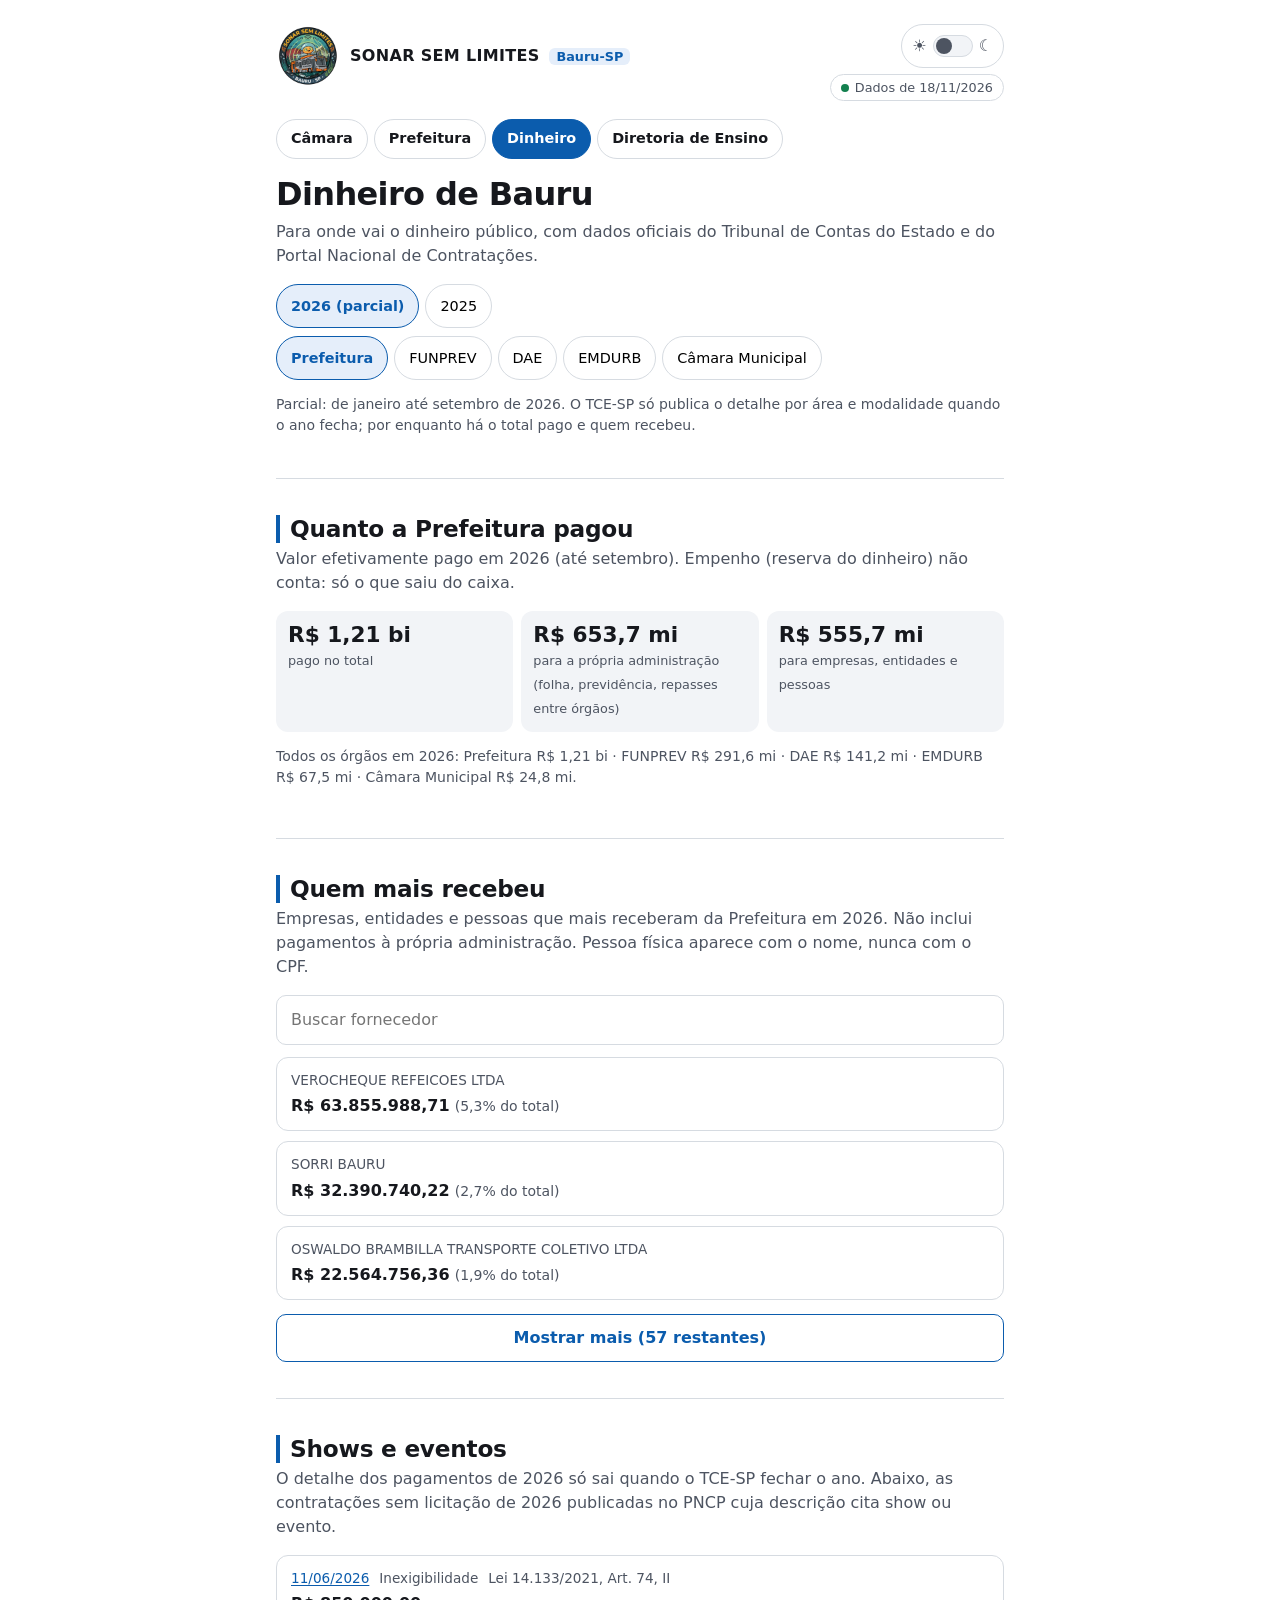
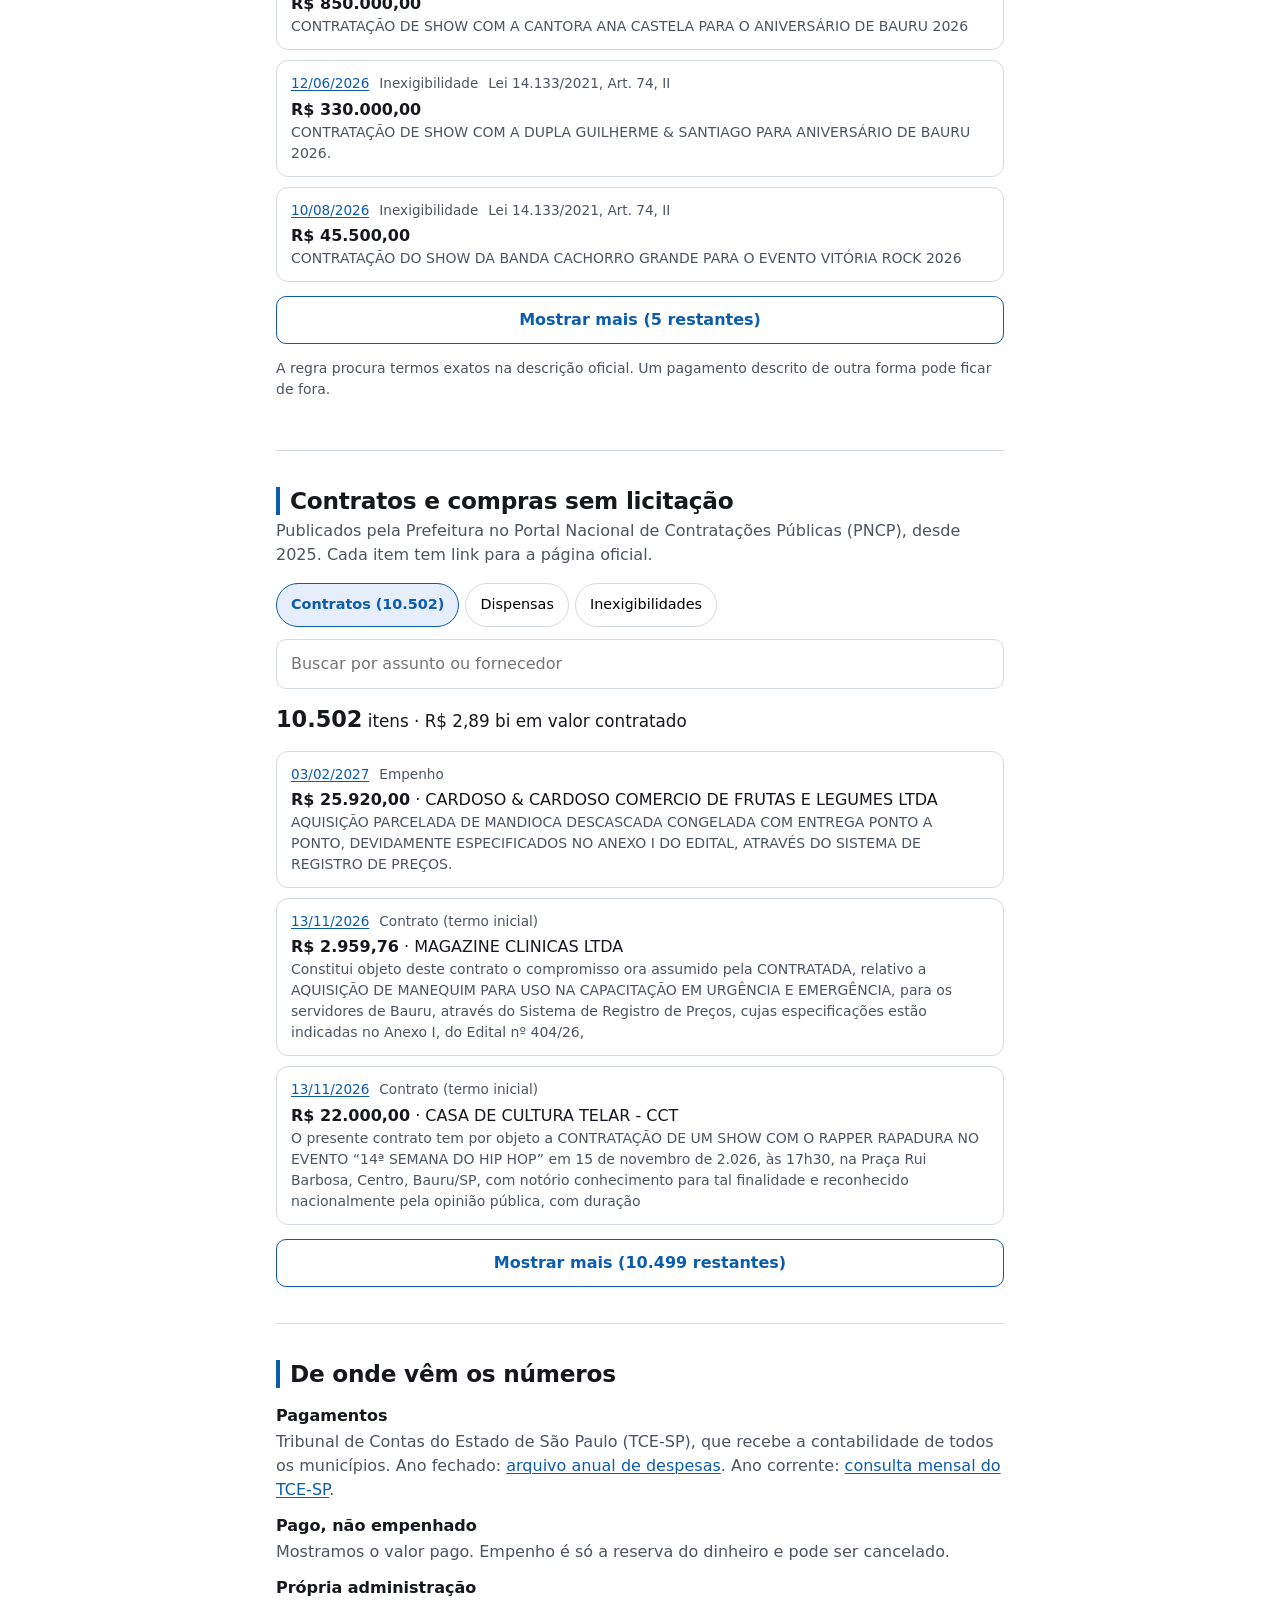
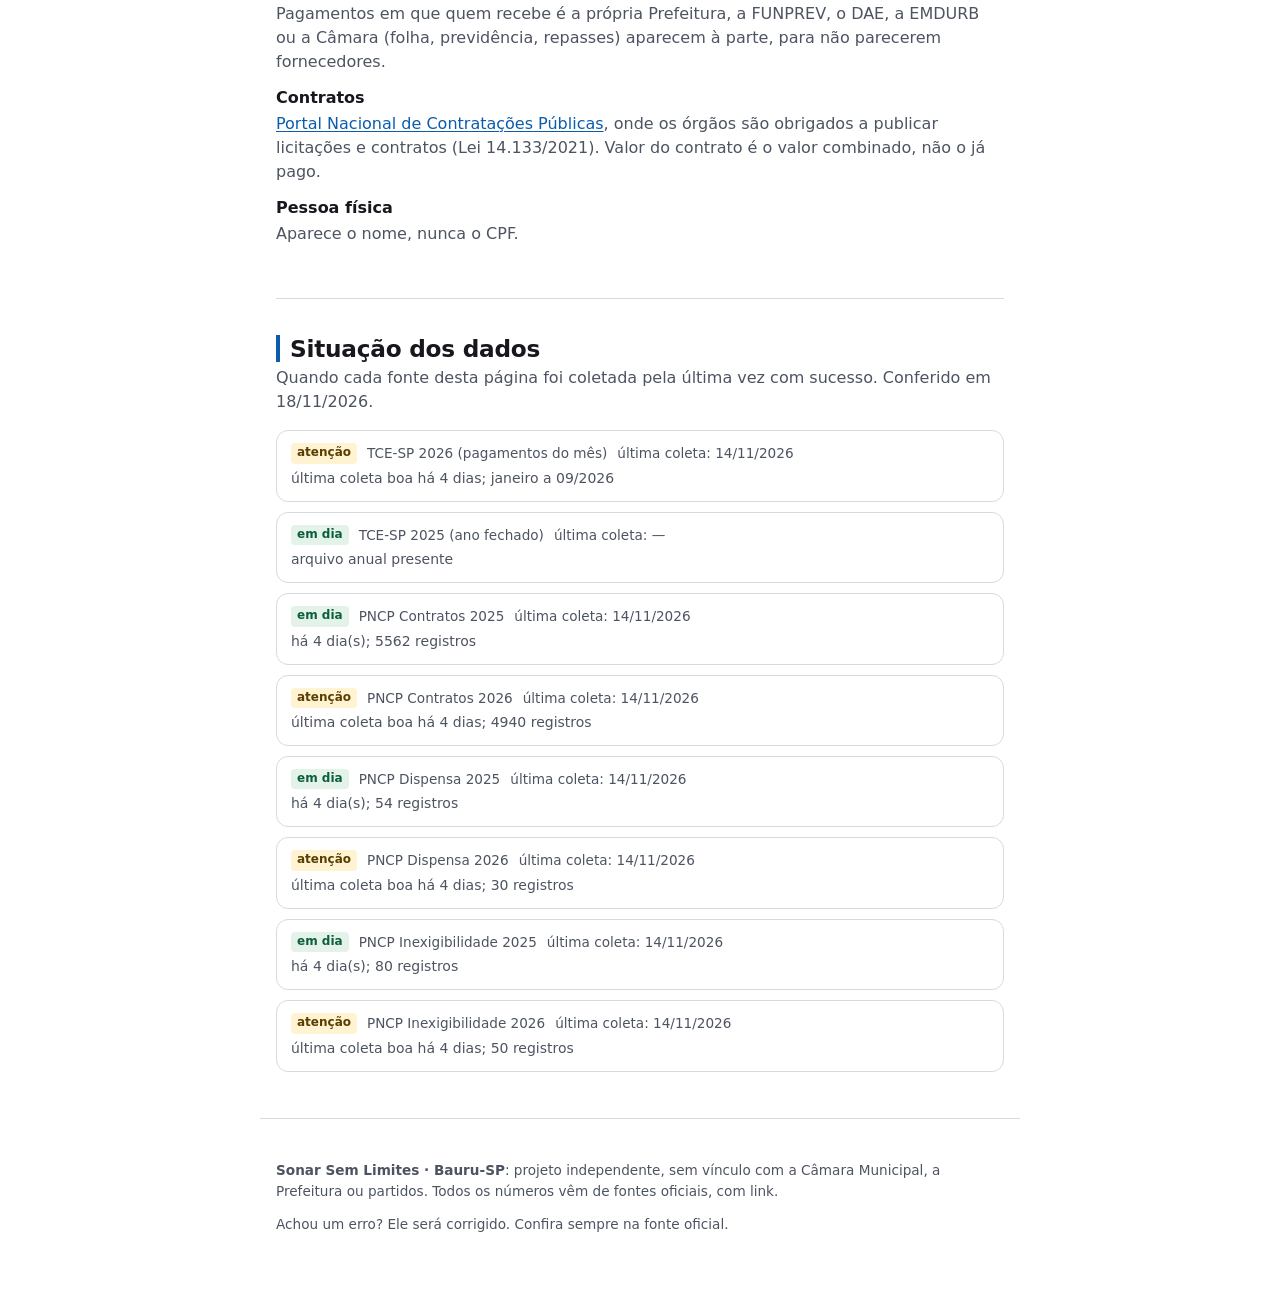
==== commit 82b026d2: "Sonar: tema claro com interruptor, logo ampliado e nomes atualizados" ====
--- a/site/dinheiro.html
+++ b/site/dinheiro.html
@@ -1,5 +1,5 @@
 <!doctype html>
-<html lang="pt-BR" translate="no">
+<html lang="pt-BR" translate="no" data-theme="light">
 <head>
 <meta charset="utf-8">
 <meta name="google" content="notranslate">
@@ -10,7 +10,7 @@
 <link rel="apple-touch-icon" href="img/icone-180.png">
 <meta property="og:title" content="Sonar Sem Limites · Bauru-SP · Dinheiro">
 <meta property="og:description" content="Para onde vai o dinheiro público de Bauru, só com dados oficiais do Tribunal de Contas e do Portal Nacional de Contratações.">
-<meta property="og:image" content="https://info-public-coder.github.io/radar-sem-limites/img/logo-512.png">
+<meta property="og:image" content="https://info-public-coder.github.io/sonar-sem-limites/img/logo-512.png">
 <meta property="og:type" content="website">
 <meta name="theme-color" content="#0b5cad">
 <link rel="stylesheet" href="estilo.css">
@@ -19,7 +19,7 @@
 <body>
 <header>
   <div class="topo">
-    <a class="marca" href="index.html"><img class="logo" src="img/logo-192.png" width="56" height="56" alt="Logo do Sonar Sem Limites: o Bauruzinho num submarino, num ônibus alagado"><span>SONAR SEM LIMITES <span class="cidade">Bauru-SP</span></span></a>
+    <div class="marca"><button type="button" class="logo-botao" aria-haspopup="dialog" aria-label="Ver o logo em tamanho grande"><img class="logo" src="img/logo-192.png" width="56" height="56" alt=""></button><a class="marca-nome" href="index.html">SONAR SEM LIMITES <span class="cidade">Bauru-SP</span></a></div>
     <span class="vivo" id="vivo"><i></i><span>carregando…</span></span>
   </div>
   <nav class="menu"><a href="index.html">Câmara</a><a href="prefeitura.html">Prefeitura</a><a href="dinheiro.html" aria-current="page">Dinheiro</a><a href="diretoria.html">Diretoria de Ensino</a></nav>
--- a/site/estilo.css
+++ b/site/estilo.css
@@ -13,23 +13,7 @@
     --g-utilidade: #e87ba4; --g-homenagem: #008300; --g-outros: #6250d6;
     --barra: #2a78d6;
   }
-  /* modo escuro: segue o sistema, salvo se a pessoa escolheu "claro" no botão de tema */
-  @media (prefers-color-scheme: dark) {
-    :root:not([data-theme="light"]) {
-      color-scheme: dark;
-      --bg: #121416; --superficie: #1b1e22; --fundo2: #23272d; --linha: #3a414a;
-      --tinta: #eef0f3; --suave: #b9bfc8;
-      --acento: #8ab4f8; --acento-forte: #aecbfa; --acento2: #1c2a3f; --sobre-acento: #0d1117;
-      --foco: #8ab4f8;
-      --alerta: #ff8f8f; --ruim-fundo: #3b1f22;
-      --ok: #5cd39a; --ok-texto: #8be3b8; --ok-fundo: #15322a;
-      --aviso-fundo: #3a2f12; --aviso-texto: #ffe3a1; --aviso-borda: #e0a800;
-      /* mesma ordem, tons validados para fundo escuro (validador da paleta: todos os critérios ok) */
-      --g-bairro: #3987e5; --g-cobranca: #d95926; --g-lei: #199e70; --g-audiencia: #c98500;
-      --g-utilidade: #d55181; --g-homenagem: #008300; --g-outros: #9085e9;
-      --barra: #3987e5;
-    }
-  }
+  /* modo escuro: só quando a pessoa liga o interruptor (o site abre sempre no claro) */
   :root[data-theme="dark"] {
     color-scheme: dark;
     --bg: #121416; --superficie: #1b1e22; --fundo2: #23272d; --linha: #3a414a;
@@ -226,8 +210,8 @@
   .aviso::before { content: "Atenção: "; font-weight: 700; }
   /* tabelas de barras e trilhos no modo escuro */
   .barras .trilho, .trilho-s, .pilha, .barra { background: var(--fundo2); }
-  /* botão de tema */
-  .tema { font: inherit; font-size: .8rem; min-height: 32px; padding: 3px 10px; border-radius: 999px;
+  /* (antigo botão de tema, substituído pelo interruptor) */
+  .tema-antigo { font: inherit; font-size: .8rem; min-height: 32px; padding: 3px 10px; border-radius: 999px;
     border: 1px solid var(--linha); background: var(--superficie); color: var(--tinta); cursor: pointer; }
   .tema:hover { border-color: var(--acento); }
   .topo-dir { display: flex; align-items: center; gap: 8px; flex-wrap: wrap; justify-content: flex-end; }
@@ -244,3 +228,37 @@
   .marca > span { display: inline-flex; flex-wrap: wrap; align-items: center; gap: 4px 0; line-height: 1.2; }
   .marca .logo { width: 56px; height: 56px; flex: none; border-radius: 50%; }
   @media (min-width: 560px) { .marca .logo { width: 64px; height: 64px; } }
+
+  /* marca: logo (abre ampliado) + nome (leva ao início) */
+  .marca { display: inline-flex; align-items: center; gap: 10px; }
+  .logo-botao { padding: 0; border: 0; background: none; cursor: zoom-in; border-radius: 50%; flex: none; line-height: 0; }
+  .logo-botao:hover .logo { transform: scale(1.05); }
+  .logo { transition: transform .15s; }
+  .marca-nome { color: var(--tinta); text-decoration: none; font-weight: 700; letter-spacing: .02em; line-height: 1.25; }
+  .marca-nome:hover { color: var(--acento); text-decoration: none; }
+
+  /* interruptor de tema (canto superior direito) */
+  .topo { align-items: flex-start; }
+  .topo-dir { display: flex; flex-direction: column; align-items: flex-end; gap: 6px; }
+  .interruptor { display: inline-flex; align-items: center; gap: 6px; min-height: 44px; padding: 4px 10px;
+    font: inherit; font-size: .85rem; color: var(--tinta); background: var(--superficie);
+    border: 1px solid var(--linha); border-radius: 999px; cursor: pointer; }
+  .interruptor:hover { border-color: var(--acento); }
+  .interruptor .ic { font-size: 1rem; line-height: 1; color: var(--suave); }
+  .interruptor .trilho { position: relative; width: 40px; height: 22px; border-radius: 999px; background: var(--fundo2);
+    border: 1px solid var(--linha); transition: background .15s; }
+  .interruptor .bola { position: absolute; top: 2px; left: 2px; width: 16px; height: 16px; border-radius: 50%;
+    background: var(--suave); transition: transform .15s, background .15s; }
+  .interruptor[aria-checked="true"] .trilho { background: var(--acento); border-color: var(--acento); }
+  .interruptor[aria-checked="true"] .bola { transform: translateX(18px); background: var(--sobre-acento); }
+  .interruptor .rotulo-tema { position: absolute; width: 1px; height: 1px; overflow: hidden; clip: rect(0 0 0 0); white-space: nowrap; }
+
+  /* logo ampliado */
+  .foto-grande { border: 0; padding: 0; background: transparent; max-width: 92vw; overflow: visible; text-align: center; }
+  .foto-grande::backdrop { background: rgba(0, 0, 0, .82); }
+  .foto-grande img { display: block; width: min(86vw, 86vh, 512px); height: auto; border-radius: 50%;
+    box-shadow: 0 10px 40px rgba(0, 0, 0, .5); }
+  .foto-grande p { color: #fff; margin: 12px 0 0; font-weight: 600; }
+  .foto-grande .fechar { position: absolute; top: -8px; right: -8px; width: 44px; height: 44px; border-radius: 50%;
+    border: 2px solid #fff; background: rgba(0, 0, 0, .7); color: #fff; font-size: 1.6rem; line-height: 1; cursor: pointer; }
+  .foto-grande .fechar:hover { background: #000; }
